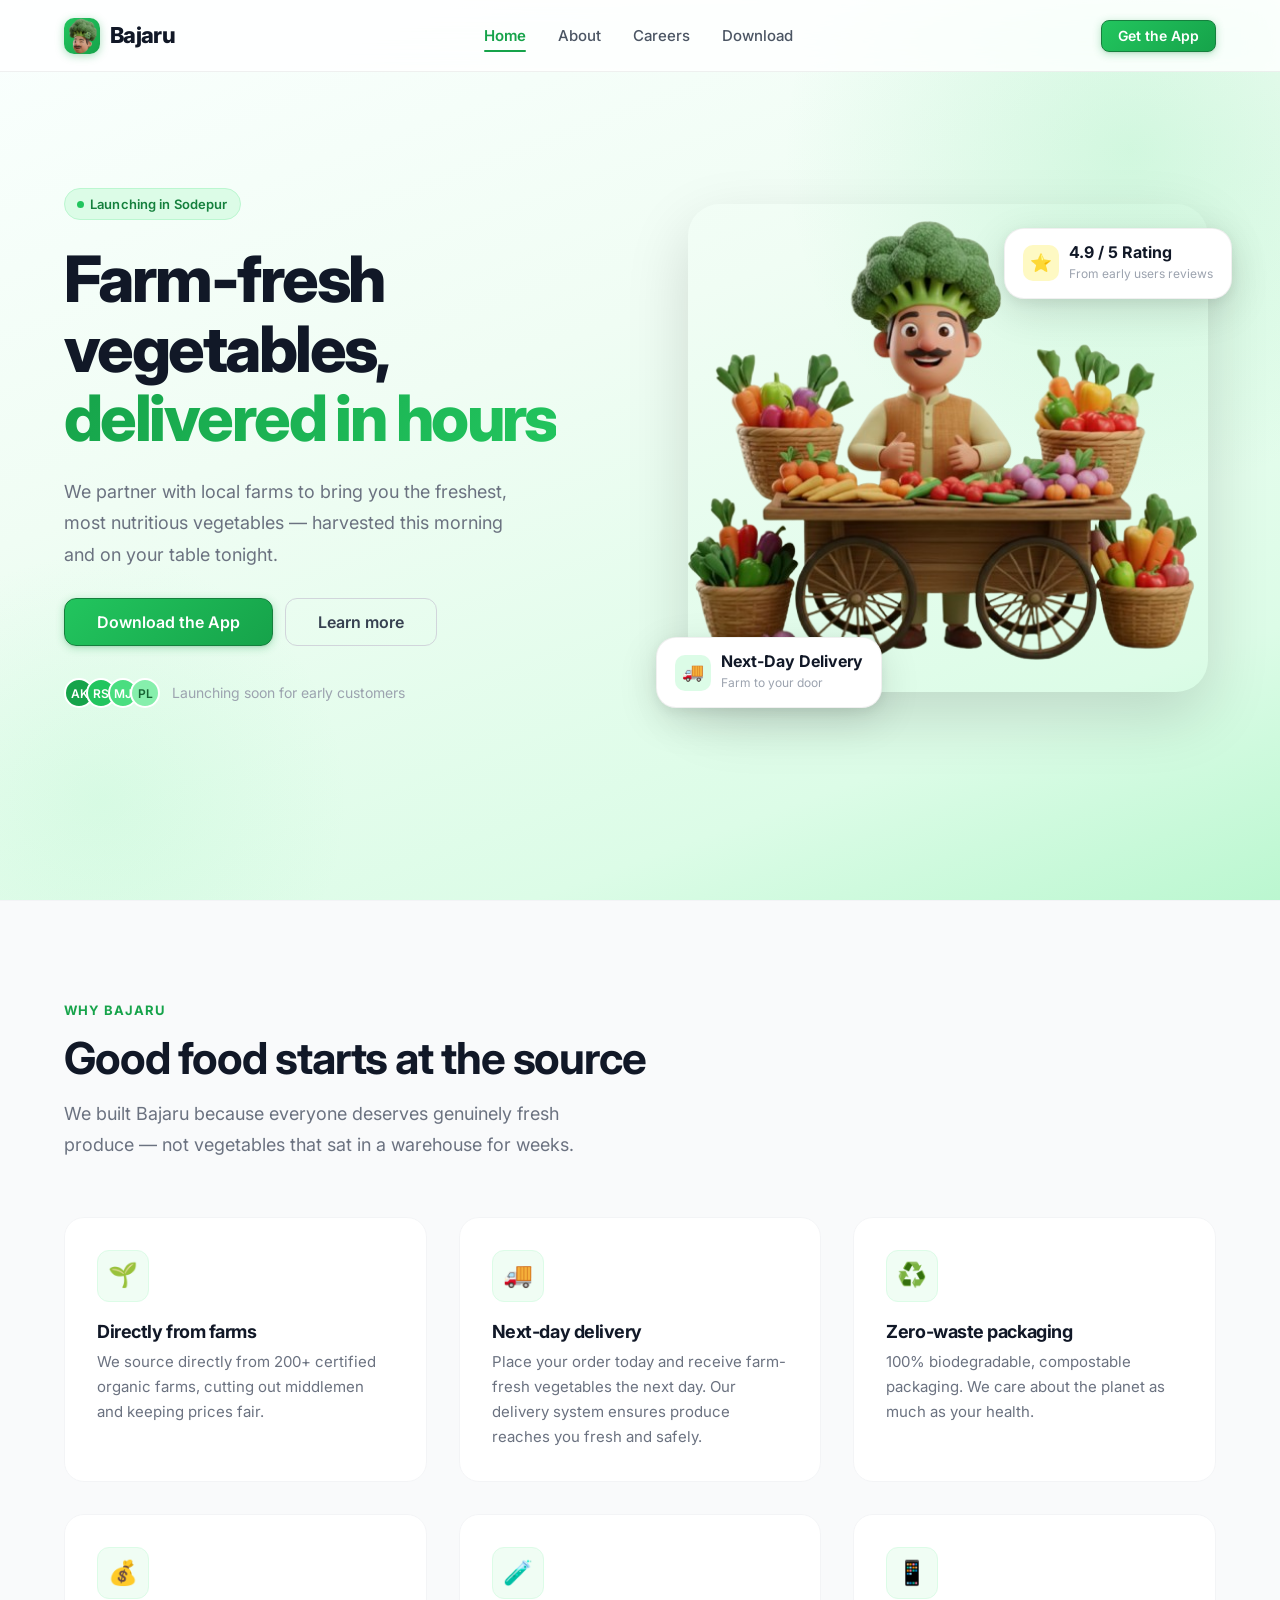
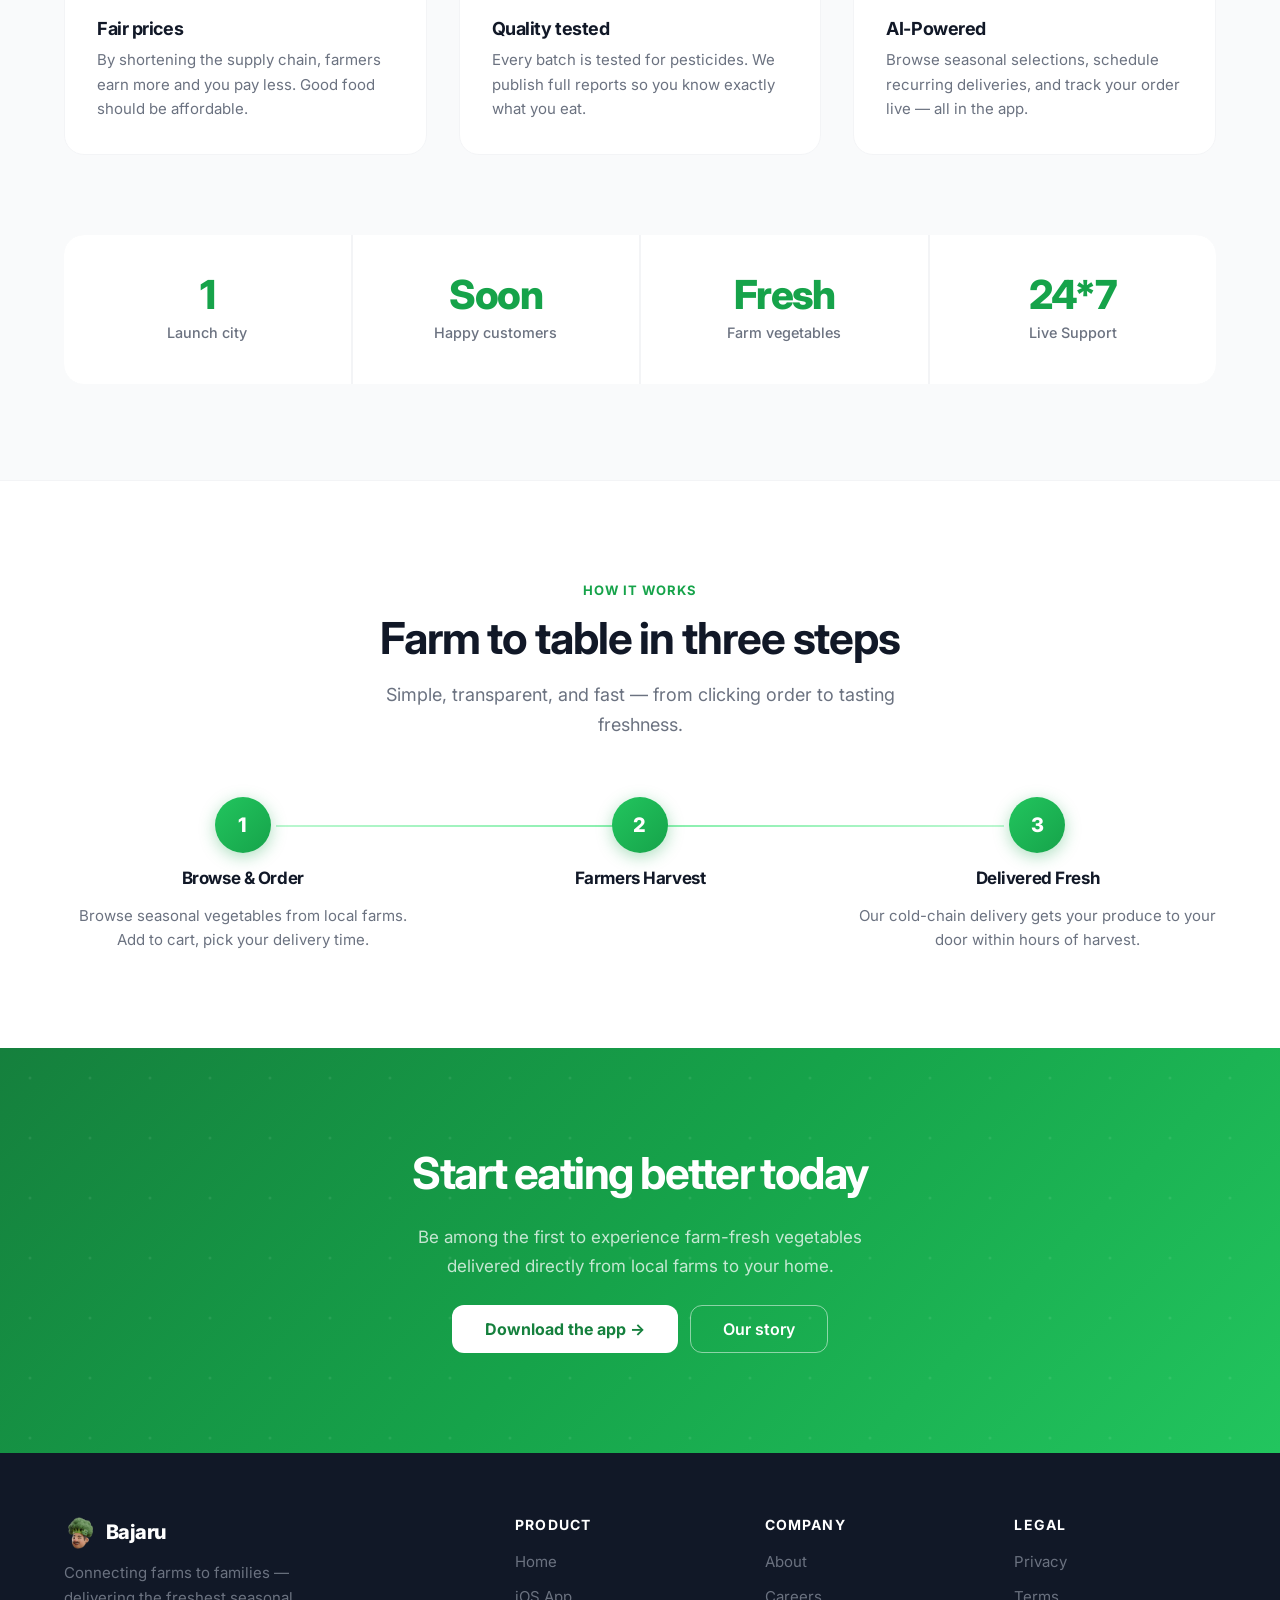
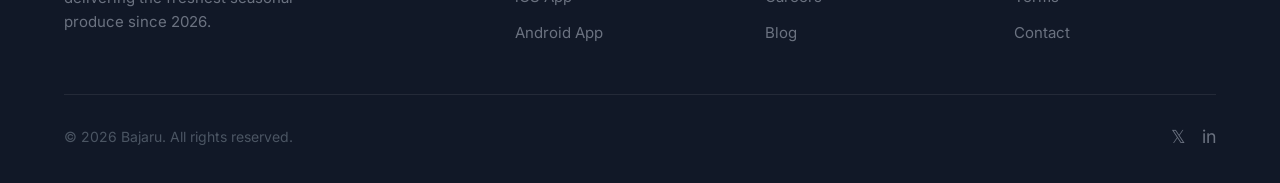
==== index.html @ f76b453e "Required changes for icon." ====
<!DOCTYPE html>
<html lang="en">
<head>
  <meta charset="UTF-8" />
  <meta name="viewport" content="width=device-width, initial-scale=1.0" />
  <title>Bajaru — Farm Fresh Vegetables, Delivered</title>
  <meta name="description" content="Bajaru connects you directly with local farms. Get the freshest seasonal vegetables delivered to your door within 24 hours of harvest." />
  <meta property="og:title" content="Bajaru — Farm Fresh Vegetables, Delivered" />
  <meta property="og:description" content="Get the freshest seasonal vegetables delivered from farm to door in 24 hours." />
  <link rel="icon" type="image/png" href="./images/favicon.ico"/>
  <link rel="stylesheet" href="./styles.css" />
</head>
<body>

  <!-- ── NAVBAR ── -->
  <nav class="navbar" id="navbar">
    <div class="nav-inner">
        <a href="./index.html" class="nav-logo">
        <div class="nav-logo-icon">
        <img src="./images/app-icon.png" alt="Bajaru Logo">
        </div>
        Bajaru
        </a>
      <ul class="nav-links">
        <li><a href="./index.html" class="active">Home</a></li>
        <li><a href="./about.html">About</a></li>
        <li><a href="./careers.html">Careers</a></li>
        <li><a href="./download.html">Download</a></li>
      </ul>
      <div class="nav-cta">
        <a href="./download.html" class="btn btn-primary btn-sm">Get the App</a>
      </div>
      <button class="nav-hamburger" id="hamburger" aria-label="Toggle menu">
        <span></span><span></span><span></span>
      </button>
    </div>
  </nav>

  <!-- Mobile menu -->
  <div class="nav-mobile" id="mobileMenu">
    <a href="./index.html" class="active">Home</a>
    <a href="./about.html">About</a>
    <a href="./careers.html">Careers</a>
    <a href="./download.html">Download</a>
    <a href="./download.html" class="btn btn-primary">Get the App</a>
  </div>

  <!-- ── HERO ── -->
  <section class="hero page-top">
    <div class="hero-inner">
      <div class="hero-text">
        <div>
          <span class="badge badge-green badge-pulse">Launching in Sodepur</span>
        </div>
        <h1>
          Farm-fresh vegetables,<br>
          <span>delivered in hours</span>
        </h1>
        <p class="lead">
          We partner with local farms to bring you the freshest, most nutritious vegetables — harvested this morning and on your table tonight.
        </p>
        <div class="hero-actions">
          <a href="./download.html" class="btn btn-primary btn-lg">Download the App</a>
          <a href="./about.html" class="btn btn-outline btn-lg">Learn more</a>
        </div>
        <div class="hero-trust">
            <div class="hero-trust-avatars">
                <span>AK</span><span>RS</span><span>MJ</span><span>PL</span>
            </div>
            <span>Launching soon for early customers</span>
            </div>
      </div>

      <div class="hero-visual">
        <div class="hero-image-wrap float-anim">
          <img
            src="./images/logo.png"
            alt="Fresh vegetables at a local farm market"
            loading="eager"
          />
          <div class="hero-card hero-card-1">
            <div class="hero-card-icon" style="background:#dcfce7;">🚚</div>
            <div>
              <strong>Next-Day Delivery</strong>
              <small>Farm to your door</small>
            </div>
          </div>
          <div class="hero-card hero-card-2">
            <div class="hero-card-icon" style="background:#fef9c3;">⭐</div>
            <div>
              <strong>4.9 / 5 Rating</strong>
              <small>From early users reviews</small>
            </div>
          </div>
        </div>
      </div>
    </div>
  </section>

  <!-- ── FEATURES ── -->
  <section class="features-bg">
    <div class="container">
      <div class="reveal">
        <span class="section-label">Why Bajaru</span>
        <h2 class="section-title">Good food starts at the source</h2>
        <p class="section-subtitle">
          We built Bajaru because everyone deserves genuinely fresh produce — not vegetables that sat in a warehouse for weeks.
        </p>
      </div>

      <div class="features-grid">
        <div class="feature-card reveal reveal-delay-1">
          <div class="feature-icon">🌱</div>
          <h3>Directly from farms</h3>
          <p>We source directly from 200+ certified organic farms, cutting out middlemen and keeping prices fair.</p>
        </div>
        <div class="feature-card reveal reveal-delay-2">
        <div class="feature-icon">🚚</div>
        <h3>Next-day delivery</h3>
        <p>Place your order today and receive farm-fresh vegetables the next day. Our delivery system ensures produce reaches you fresh and safely.</p>
        </div>
        <div class="feature-card reveal reveal-delay-3">
          <div class="feature-icon">♻️</div>
          <h3>Zero-waste packaging</h3>
          <p>100% biodegradable, compostable packaging. We care about the planet as much as your health.</p>
        </div>
        <div class="feature-card reveal reveal-delay-1">
          <div class="feature-icon">💰</div>
          <h3>Fair prices</h3>
          <p>By shortening the supply chain, farmers earn more and you pay less. Good food should be affordable.</p>
        </div>
        <div class="feature-card reveal reveal-delay-2">
          <div class="feature-icon">🧪</div>
          <h3>Quality tested</h3>
          <p>Every batch is tested for pesticides. We publish full reports so you know exactly what you eat.</p>
        </div>
        <div class="feature-card reveal reveal-delay-3">
          <div class="feature-icon">📱</div>
          <h3>AI-Powered</h3>
          <p>Browse seasonal selections, schedule recurring deliveries, and track your order live — all in the app.</p>
        </div>
      </div>

            <div class="stats-row reveal">
        <div class="stat-item">
            <div class="stat-number">1</div>
            <div class="stat-label">Launch city</div>
        </div>
        <div class="stat-item">
            <div class="stat-number">Soon</div>
            <div class="stat-label">Happy customers</div>
        </div>
        <div class="stat-item">
            <div class="stat-number">Fresh</div>
            <div class="stat-label">Farm vegetables</div>
        </div>
        <div class="stat-item">
            <div class="stat-number">24*7</div>
            <div class="stat-label">Live Support</div>
        </div>
        </div>
  </section>

  <!-- ── HOW IT WORKS ── -->
  <section>
    <div class="container">
      <div class="reveal" style="text-align:center; max-width:600px; margin:0 auto 56px;">
        <span class="section-label">How it works</span>
        <h2 class="section-title">Farm to table in three steps</h2>
        <p class="section-subtitle" style="margin:0 auto;">
          Simple, transparent, and fast — from clicking order to tasting freshness.
        </p>
      </div>

      <div class="steps-grid">
        <div class="step-item reveal reveal-delay-1">
          <div class="step-number">1</div>
          <h3>Browse &amp; Order</h3>
          <p>Browse seasonal vegetables from local farms. Add to cart, pick your delivery time.</p>
        </div>
        <div class="step-item reveal reveal-delay-2">
          <div class="step-number">2</div>
          <h3>Farmers Harvest</h3>
          <p></p>
        </div>
        <div class="step-item reveal reveal-delay-3">
          <div class="step-number">3</div>
          <h3>Delivered Fresh</h3>
          <p>Our cold-chain delivery gets your produce to your door within hours of harvest.</p>
        </div>
      </div>
    </div>
  </section>

  <!-- ── CTA BAND ── -->
  <section class="cta-band">
    <div class="container">
      <div class="cta-band-inner reveal">
        <h2>Start eating better today</h2>
        <p>Be among the first to experience farm-fresh vegetables delivered directly from local farms to your home.</p>
        <div style="display:flex; gap:12px; flex-wrap:wrap; justify-content:center;">
          <a href="./download.html" class="btn btn-white btn-lg">Download the app →</a>
          <a href="./about.html" class="btn btn-white-outline btn-lg">Our story</a>
        </div>
      </div>
    </div>
  </section>

  <!-- ── FOOTER ── -->
  <footer>
    <div class="container">
      <div class="footer-grid">
        <div class="footer-brand">
          <h3 class="footer-logo">
            <img src="./images/app-icon.png" alt="Bajaru Logo"> 
            Bajaru
          </h3>
          <p>Connecting farms to families — delivering the freshest seasonal produce since 2026.</p>
        </div>
        <div class="footer-col">
          <h4>Product</h4>
          <ul>
            <li><a href="./index.html">Home</a></li>
            <li><a href="./download.html">iOS App</a></li>
            <li><a href="./download.html">Android App</a></li>
          </ul>
        </div>
        <div class="footer-col">
          <h4>Company</h4>
          <ul>
            <li><a href="./about.html">About</a></li>
            <li><a href="./careers.html">Careers</a></li>
            <li><a href="#">Blog</a></li>
          </ul>
        </div>
        <div class="footer-col">
          <h4>Legal</h4>
          <ul>
            <li><a href="#">Privacy</a></li>
            <li><a href="#">Terms</a></li>
            <li><a href="#">Contact</a></li>
          </ul>
        </div>
      </div>
      <div class="footer-bottom">
        <span>© 2026 Bajaru. All rights reserved.</span>
        <div class="footer-social">
          <a href="#" aria-label="Twitter">𝕏</a>
          <a href="#" aria-label="LinkedIn">in</a>
        </div>
      </div>
    </div>
  </footer>

  <script>
    const navbar = document.getElementById('navbar');
    window.addEventListener('scroll', () => {
      navbar.classList.toggle('scrolled', window.scrollY > 20);
    }, { passive: true });

    const hamburger = document.getElementById('hamburger');
    const mobileMenu = document.getElementById('mobileMenu');
    hamburger.addEventListener('click', () => {
      const open = mobileMenu.classList.toggle('open');
      hamburger.classList.toggle('open', open);
    });

    const reveals = document.querySelectorAll('.reveal');
    const io = new IntersectionObserver(entries => {
      entries.forEach(e => {
        if (e.isIntersecting) { e.target.classList.add('visible'); io.unobserve(e.target); }
      });
    }, { threshold: 0.1, rootMargin: '0px 0px -40px 0px' });
    reveals.forEach(el => io.observe(el));
  </script>
</body>
</html>
---- styles.css ----
/* ============================================
   BAJARU — Global Styles
   Modern startup landing page
   ============================================ */

@import url('https://fonts.googleapis.com/css2?family=Inter:wght@300;400;500;600;700;800;900&display=swap');

/* ── Reset & Base ── */
*, *::before, *::after {
  box-sizing: border-box;
  margin: 0;
  padding: 0;
}

:root {
  --green-50:  #f0fdf4;
  --green-100: #dcfce7;
  --green-200: #bbf7d0;
  --green-300: #86efac;
  --green-400: #4ade80;
  --green-500: #22c55e;
  --green-600: #16a34a;
  --green-700: #15803d;
  --green-800: #166534;
  --green-900: #14532d;

  --gray-50:  #f9fafb;
  --gray-100: #f3f4f6;
  --gray-200: #e5e7eb;
  --gray-300: #d1d5db;
  --gray-400: #9ca3af;
  --gray-500: #6b7280;
  --gray-600: #4b5563;
  --gray-700: #374151;
  --gray-800: #1f2937;
  --gray-900: #111827;

  --white: #ffffff;
  --black: #0a0a0a;

  --primary: #16a34a;
  --primary-light: #22c55e;
  --primary-dark: #15803d;
  --primary-bg: #f0fdf4;

  --font: 'Inter', -apple-system, BlinkMacSystemFont, 'Segoe UI', sans-serif;

  --nav-h: 72px;
  --radius-sm: 8px;
  --radius-md: 12px;
  --radius-lg: 20px;
  --radius-xl: 32px;

  --shadow-sm: 0 1px 3px rgba(0,0,0,0.08), 0 1px 2px rgba(0,0,0,0.06);
  --shadow-md: 0 4px 16px rgba(0,0,0,0.10), 0 2px 6px rgba(0,0,0,0.06);
  --shadow-lg: 0 12px 40px rgba(0,0,0,0.12), 0 4px 12px rgba(0,0,0,0.06);
  --shadow-xl: 0 24px 64px rgba(0,0,0,0.14);

  --transition: 0.25s cubic-bezier(0.4, 0, 0.2, 1);
}

html {
  scroll-behavior: smooth;
}

body {
  font-family: var(--font);
  font-size: 16px;
  line-height: 1.6;
  color: var(--gray-800);
  background: var(--white);
  -webkit-font-smoothing: antialiased;
  -moz-osx-font-smoothing: grayscale;
  overflow-x: hidden;
}

/* ── Page fade-in ── */
@keyframes pageFadeIn {
  from { opacity: 0; transform: translateY(16px); }
  to   { opacity: 1; transform: translateY(0); }
}

body {
  animation: pageFadeIn 0.6s ease-out both;
}

/* ── Typography ── */
h1, h2, h3, h4, h5, h6 {
  line-height: 1.15;
  letter-spacing: -0.025em;
  font-weight: 700;
  color: var(--gray-900);
}

h1 { font-size: clamp(2.4rem, 5vw, 4rem); font-weight: 800; }
h2 { font-size: clamp(1.8rem, 3.5vw, 2.75rem); font-weight: 700; }
h3 { font-size: clamp(1.3rem, 2.5vw, 1.75rem); font-weight: 600; }
h4 { font-size: 1.125rem; font-weight: 600; }

p { color: var(--gray-600); }

a { text-decoration: none; color: inherit; }

img { max-width: 100%; display: block; }

/* ── Utility ── */
.container {
  max-width: 1200px;
  margin: 0 auto;
  padding: 0 24px;
}

.sr-only {
  position: absolute;
  width: 1px; height: 1px;
  overflow: hidden;
  clip: rect(0,0,0,0);
  white-space: nowrap;
}

/* ============================================
   NAVBAR
   ============================================ */
.navbar {
  position: fixed;
  top: 0; left: 0; right: 0;
  z-index: 100;
  height: var(--nav-h);
  background: rgba(255,255,255,0.85);
  backdrop-filter: blur(16px) saturate(180%);
  -webkit-backdrop-filter: blur(16px) saturate(180%);
  border-bottom: 1px solid rgba(0,0,0,0.06);
  transition: background var(--transition), box-shadow var(--transition);
}

.navbar.scrolled {
  background: rgba(255,255,255,0.97);
  box-shadow: var(--shadow-sm);
}

.nav-inner {
  display: flex;
  align-items: center;
  justify-content: space-between;
  height: 100%;
  max-width: 1200px;
  margin: 0 auto;
  padding: 0 24px;
}

.nav-logo {
  display: flex;
  align-items: center;
  gap: 10px;
  font-size: 1.375rem;
  font-weight: 800;
  color: var(--gray-900);
  letter-spacing: -0.03em;
}

.nav-logo-icon {
  width: 36px; height: 36px;
  background: linear-gradient(135deg, var(--primary-light) 0%, var(--primary) 100%);
  border-radius: 10px;
  display: flex;
  align-items: center;
  justify-content: center;
  font-size: 1.1rem;
  box-shadow: 0 2px 8px rgba(22,163,74,0.35);
}

.nav-links {
  display: flex;
  align-items: center;
  gap: 4px;
  list-style: none;
}

.nav-links a {
  position: relative;
  display: block;
  padding: 6px 14px;
  font-size: 0.9375rem;
  font-weight: 500;
  color: var(--gray-600);
  border-radius: var(--radius-sm);
  transition: color var(--transition);
}

.nav-links a::after {
  content: '';
  position: absolute;
  left: 14px; right: 14px;
  bottom: 2px;
  height: 2px;
  background: var(--primary);
  border-radius: 2px;
  transform: scaleX(0);
  transform-origin: center;
  transition: transform 0.3s cubic-bezier(0.4, 0, 0.2, 1);
}

.nav-links a:hover {
  color: var(--gray-900);
}

.nav-links a:hover::after,
.nav-links a.active::after {
  transform: scaleX(1);
}

.nav-links a.active {
  color: var(--primary);
  font-weight: 600;
}

.nav-cta {
  display: flex;
  align-items: center;
  gap: 12px;
}

/* Hamburger */
.nav-hamburger {
  display: none;
  flex-direction: column;
  justify-content: center;
  gap: 5px;
  width: 36px; height: 36px;
  border: none;
  background: none;
  cursor: pointer;
  padding: 4px;
  border-radius: var(--radius-sm);
}

.nav-hamburger span {
  display: block;
  width: 22px; height: 2px;
  background: var(--gray-700);
  border-radius: 2px;
  transition: all 0.3s ease;
}

.nav-hamburger.open span:nth-child(1) { transform: translateY(7px) rotate(45deg); }
.nav-hamburger.open span:nth-child(2) { opacity: 0; }
.nav-hamburger.open span:nth-child(3) { transform: translateY(-7px) rotate(-45deg); }

/* Mobile menu */
.nav-mobile {
  display: none;
  position: fixed;
  top: var(--nav-h);
  left: 0; right: 0;
  background: var(--white);
  border-bottom: 1px solid var(--gray-200);
  padding: 12px 24px 20px;
  z-index: 99;
  flex-direction: column;
  gap: 4px;
  box-shadow: var(--shadow-md);
}

.nav-mobile.open {
  display: flex;
}

.nav-mobile a {
  display: block;
  padding: 10px 14px;
  font-size: 1rem;
  font-weight: 500;
  color: var(--gray-700);
  border-radius: var(--radius-sm);
  transition: background var(--transition), color var(--transition);
}

.nav-mobile a:hover {
  background: var(--green-50);
  color: var(--primary);
}

.nav-mobile a.active {
  background: var(--green-50);
  color: var(--primary);
  font-weight: 600;
}

.nav-mobile .btn-primary {
  margin-top: 8px;
  text-align: center;
}

/* ============================================
   BUTTONS
   ============================================ */
.btn {
  display: inline-flex;
  align-items: center;
  justify-content: center;
  gap: 8px;
  padding: 12px 24px;
  font-family: var(--font);
  font-size: 0.9375rem;
  font-weight: 600;
  border-radius: var(--radius-md);
  border: 1.5px solid transparent;
  cursor: pointer;
  transition: all 0.25s cubic-bezier(0.4, 0, 0.2, 1);
  line-height: 1;
  white-space: nowrap;
}

.btn-primary {
  background: linear-gradient(135deg, var(--primary-light) 0%, var(--primary) 100%);
  color: var(--white);
  border-color: var(--primary-dark);
  box-shadow: 0 2px 8px rgba(22,163,74,0.30), 0 1px 2px rgba(0,0,0,0.08);
}

.btn-primary:hover {
  transform: translateY(-2px);
  box-shadow: 0 8px 24px rgba(22,163,74,0.40), 0 2px 6px rgba(0,0,0,0.08);
  background: linear-gradient(135deg, #4ade80 0%, var(--primary-light) 100%);
}

.btn-primary:active {
  transform: translateY(0);
  box-shadow: 0 2px 8px rgba(22,163,74,0.30);
}

.btn-outline {
  background: transparent;
  color: var(--gray-700);
  border-color: var(--gray-300);
}

.btn-outline:hover {
  background: var(--gray-50);
  border-color: var(--gray-400);
  color: var(--gray-900);
  transform: translateY(-1px);
  box-shadow: var(--shadow-sm);
}

.btn-outline-green {
  background: transparent;
  color: var(--primary);
  border-color: var(--green-300);
}

.btn-outline-green:hover {
  background: var(--green-50);
  border-color: var(--primary);
  transform: translateY(-1px);
  box-shadow: 0 4px 12px rgba(22,163,74,0.15);
}

.btn-lg {
  padding: 15px 32px;
  font-size: 1rem;
  border-radius: var(--radius-md);
}

.btn-sm {
  padding: 8px 16px;
  font-size: 0.875rem;
  border-radius: var(--radius-sm);
}

/* ============================================
   BADGE / PILL
   ============================================ */
.badge {
  display: inline-flex;
  align-items: center;
  gap: 6px;
  padding: 5px 12px;
  border-radius: 999px;
  font-size: 0.8125rem;
  font-weight: 600;
  letter-spacing: 0.01em;
}

.badge-green {
  background: var(--green-100);
  color: var(--green-700);
  border: 1px solid var(--green-200);
}

.badge-pulse::before {
  content: '';
  width: 7px; height: 7px;
  border-radius: 50%;
  background: var(--green-500);
  animation: pulse 2s infinite;
}

@keyframes pulse {
  0%, 100% { opacity: 1; transform: scale(1); }
  50% { opacity: 0.6; transform: scale(1.2); }
}

/* ============================================
   SECTIONS — Shared layout patterns
   ============================================ */
.page-top {
  padding-top: var(--nav-h);
}

section {
  padding: 96px 0;
}

.section-label {
  display: inline-block;
  font-size: 0.8125rem;
  font-weight: 700;
  letter-spacing: 0.08em;
  text-transform: uppercase;
  color: var(--primary);
  margin-bottom: 12px;
}

.section-title {
  margin-bottom: 16px;
}

.section-subtitle {
  font-size: 1.125rem;
  max-width: 560px;
  color: var(--gray-500);
  line-height: 1.7;
}

/* Two-column hero layout (used in about/careers/download) */
.hero-split {
  display: grid;
  grid-template-columns: 1fr 1fr;
  gap: 80px;
  align-items: center;
  min-height: calc(100vh - var(--nav-h));
  padding: 80px 0 60px;
}

.hero-split-text {
  display: flex;
  flex-direction: column;
  gap: 24px;
}

.hero-split-text h1 {
  line-height: 1.1;
}

.hero-split-text .desc {
  font-size: 1.125rem;
  line-height: 1.75;
  color: var(--gray-500);
  max-width: 480px;
}

.hero-split-actions {
  display: flex;
  gap: 12px;
  flex-wrap: wrap;
  margin-top: 8px;
}

.hero-split-visual {
  position: relative;
  display: flex;
  align-items: center;
  justify-content: center;
}

/* Floating image animation */
@keyframes floatY {
  0%, 100% { transform: translateY(0px); }
  50%       { transform: translateY(-16px); }
}

.float-anim {
  animation: floatY 5s ease-in-out infinite;
}

/* ============================================
   HOME — HERO
   ============================================ */
.hero {
  position: relative;
  min-height: 100vh;
  display: flex;
  align-items: center;
  overflow: hidden;
  background: linear-gradient(
    160deg,
    #fafffe 0%,
    #f0fdf4 40%,
    #dcfce7 80%,
    #bbf7d0 100%
  );
}

.hero::before {
  content: '';
  position: absolute;
  top: -200px; right: -200px;
  width: 700px; height: 700px;
  background: radial-gradient(circle, rgba(74,222,128,0.18) 0%, transparent 70%);
  pointer-events: none;
}

.hero::after {
  content: '';
  position: absolute;
  bottom: -150px; left: -150px;
  width: 500px; height: 500px;
  background: radial-gradient(circle, rgba(134,239,172,0.15) 0%, transparent 70%);
  pointer-events: none;
}

.hero-inner {
  display: grid;
  grid-template-columns: 1fr 1fr;
  gap: 80px;
  align-items: center;
  width: 100%;
  max-width: 1200px;
  margin: 0 auto;
  padding: 100px 24px 80px;
  position: relative;
  z-index: 1;
}

.hero-text {
  display: flex;
  flex-direction: column;
  gap: 24px;
}

.hero-text h1 {
  font-size: clamp(2.5rem, 5vw, 4rem);
  font-weight: 800;
  color: var(--gray-900);
  line-height: 1.08;
  letter-spacing: -0.04em;
}

.hero-text h1 span {
  background: linear-gradient(135deg, var(--primary) 0%, var(--primary-light) 100%);
  -webkit-background-clip: text;
  -webkit-text-fill-color: transparent;
  background-clip: text;
}

.hero-text .lead {
  font-size: 1.125rem;
  color: var(--gray-500);
  line-height: 1.75;
  max-width: 460px;
}

.hero-actions {
  display: flex;
  gap: 12px;
  flex-wrap: wrap;
  margin-top: 4px;
}

.hero-trust {
  display: flex;
  align-items: center;
  gap: 12px;
  margin-top: 8px;
  color: var(--gray-400);
  font-size: 0.875rem;
}

.hero-trust-avatars {
  display: flex;
}

.hero-trust-avatars span {
  display: inline-flex;
  align-items: center;
  justify-content: center;
  width: 30px; height: 30px;
  border-radius: 50%;
  border: 2px solid var(--white);
  font-size: 0.75rem;
  font-weight: 600;
  color: var(--white);
  margin-left: -8px;
}

.hero-trust-avatars span:first-child { margin-left: 0; background: #16a34a; }
.hero-trust-avatars span:nth-child(2) { background: #22c55e; }
.hero-trust-avatars span:nth-child(3) { background: #4ade80; }
.hero-trust-avatars span:nth-child(4) { background: #86efac; color: #166534; }

.hero-visual {
  position: relative;
  display: flex;
  align-items: center;
  justify-content: center;
}

.hero-image-wrap {
  position: relative;
  width: 100%;
  max-width: 520px;
}

.hero-image-wrap img {
  width: 100%;
  border-radius: var(--radius-xl);
  box-shadow: var(--shadow-xl);
}

/* Stats floating card */
.hero-card {
  position: absolute;
  background: var(--white);
  border-radius: var(--radius-lg);
  padding: 14px 18px;
  box-shadow: var(--shadow-lg);
  display: flex;
  align-items: center;
  gap: 10px;
  font-size: 0.875rem;
  border: 1px solid rgba(0,0,0,0.06);
}

.hero-card-icon {
  width: 36px; height: 36px;
  border-radius: 10px;
  display: flex;
  align-items: center;
  justify-content: center;
  font-size: 1.1rem;
  flex-shrink: 0;
}

.hero-card strong {
  display: block;
  font-size: 1rem;
  font-weight: 700;
  color: var(--gray-900);
  line-height: 1.2;
}

.hero-card small {
  color: var(--gray-400);
  font-size: 0.75rem;
}

.hero-card-1 {
  bottom: -16px;
  left: -32px;
  animation: floatY 6s ease-in-out infinite;
}

.hero-card-2 {
  top: 24px;
  right: -24px;
  animation: floatY 7s ease-in-out infinite reverse;
}

/* ============================================
   HOME — FEATURES / STATS
   ============================================ */
.features-bg {
  background: var(--gray-50);
  border-top: 1px solid var(--gray-100);
  border-bottom: 1px solid var(--gray-100);
}

.features-grid {
  display: grid;
  grid-template-columns: repeat(3, 1fr);
  gap: 32px;
  margin-top: 56px;
}

.feature-card {
  background: var(--white);
  border-radius: var(--radius-lg);
  padding: 32px;
  border: 1px solid var(--gray-100);
  transition: transform var(--transition), box-shadow var(--transition), border-color var(--transition);
}

.feature-card:hover {
  transform: translateY(-4px);
  box-shadow: var(--shadow-md);
  border-color: var(--green-200);
}

.feature-icon {
  width: 52px; height: 52px;
  border-radius: var(--radius-md);
  background: var(--green-50);
  display: flex;
  align-items: center;
  justify-content: center;
  font-size: 1.5rem;
  margin-bottom: 20px;
  border: 1px solid var(--green-100);
}

.feature-card h3 {
  font-size: 1.125rem;
  font-weight: 700;
  color: var(--gray-900);
  margin-bottom: 8px;
}

.feature-card p {
  font-size: 0.9375rem;
  color: var(--gray-500);
  line-height: 1.65;
}

/* Stats row */
.stats-row {
  display: grid;
  grid-template-columns: repeat(4, 1fr);
  gap: 2px;
  background: var(--gray-100);
  border-radius: var(--radius-lg);
  overflow: hidden;
  margin-top: 80px;
}

.stat-item {
  background: var(--white);
  padding: 40px 32px;
  text-align: center;
}

.stat-number {
  font-size: 2.5rem;
  font-weight: 800;
  color: var(--primary);
  letter-spacing: -0.04em;
  line-height: 1;
  margin-bottom: 6px;
}

.stat-label {
  font-size: 0.9rem;
  color: var(--gray-500);
  font-weight: 500;
}

/* ============================================
   HOME — HOW IT WORKS
   ============================================ */
.steps-grid {
  display: grid;
  grid-template-columns: repeat(3, 1fr);
  gap: 40px;
  margin-top: 56px;
  position: relative;
}

.steps-grid::before {
  content: '';
  position: absolute;
  top: 28px;
  left: calc(16.66% + 20px);
  right: calc(16.66% + 20px);
  height: 2px;
  background: linear-gradient(90deg, var(--green-200), var(--green-300), var(--green-200));
}

.step-item {
  display: flex;
  flex-direction: column;
  align-items: center;
  text-align: center;
  gap: 16px;
}

.step-number {
  width: 56px; height: 56px;
  border-radius: 50%;
  background: linear-gradient(135deg, var(--primary-light), var(--primary));
  color: var(--white);
  font-size: 1.25rem;
  font-weight: 800;
  display: flex;
  align-items: center;
  justify-content: center;
  box-shadow: 0 4px 16px rgba(22,163,74,0.35);
  position: relative;
  z-index: 1;
}

.step-item h3 {
  font-size: 1.0625rem;
  font-weight: 700;
  color: var(--gray-900);
}

.step-item p {
  font-size: 0.9375rem;
  color: var(--gray-500);
  line-height: 1.6;
}

/* ============================================
   HOME — CTA BAND
   ============================================ */
.cta-band {
  background: linear-gradient(135deg, var(--primary-dark) 0%, var(--primary) 50%, var(--primary-light) 100%);
  position: relative;
  overflow: hidden;
  padding: 100px 0;
}

.cta-band::before {
  content: '';
  position: absolute;
  inset: 0;
  background: url("data:image/svg+xml,%3Csvg width='60' height='60' viewBox='0 0 60 60' fill='none' xmlns='http://www.w3.org/2000/svg'%3E%3Ccircle cx='30' cy='30' r='1.5' fill='rgba(255,255,255,0.08)'/%3E%3C/svg%3E") repeat;
  pointer-events: none;
}

.cta-band-inner {
  position: relative;
  z-index: 1;
  text-align: center;
  display: flex;
  flex-direction: column;
  align-items: center;
  gap: 24px;
}

.cta-band-inner h2 {
  color: var(--white);
  font-size: clamp(1.8rem, 3.5vw, 2.75rem);
  letter-spacing: -0.035em;
  max-width: 600px;
}

.cta-band-inner p {
  color: rgba(255,255,255,0.75);
  font-size: 1.0625rem;
  max-width: 480px;
  line-height: 1.7;
}

.btn-white {
  background: var(--white);
  color: var(--primary-dark);
  border-color: transparent;
  font-weight: 700;
}

.btn-white:hover {
  background: var(--green-50);
  transform: translateY(-2px);
  box-shadow: 0 8px 24px rgba(0,0,0,0.15);
}

.btn-white-outline {
  background: transparent;
  color: var(--white);
  border: 1.5px solid rgba(255,255,255,0.5);
}

.btn-white-outline:hover {
  background: rgba(255,255,255,0.12);
  border-color: rgba(255,255,255,0.75);
  transform: translateY(-1px);
}

/* ============================================
   FOOTER
   ============================================ */
footer {
  background: var(--gray-900);
  color: var(--gray-400);
  padding: 64px 0 32px;
}

.footer-grid {
  display: grid;
  grid-template-columns: 2fr 1fr 1fr 1fr;
  gap: 48px;
  padding-bottom: 48px;
  border-bottom: 1px solid rgba(255,255,255,0.08);
}

.footer-brand h3 {
  font-size: 1.25rem;
  font-weight: 800;
  color: var(--white);
  margin-bottom: 12px;
  letter-spacing: -0.03em;
}

.footer-brand p {
  color: var(--gray-500);
  font-size: 0.9375rem;
  line-height: 1.65;
  max-width: 240px;
}

.footer-col h4 {
  font-size: 0.875rem;
  font-weight: 700;
  color: var(--white);
  text-transform: uppercase;
  letter-spacing: 0.08em;
  margin-bottom: 16px;
}

.footer-col ul {
  list-style: none;
  display: flex;
  flex-direction: column;
  gap: 10px;
}

.footer-col ul a {
  font-size: 0.9375rem;
  color: var(--gray-500);
  transition: color var(--transition);
}

.footer-col ul a:hover {
  color: var(--green-400);
}

.footer-bottom {
  display: flex;
  align-items: center;
  justify-content: space-between;
  padding-top: 28px;
  font-size: 0.875rem;
  color: var(--gray-600);
}

.footer-social {
  display: flex;
  gap: 16px;
}

.footer-social a {
  color: var(--gray-500);
  font-size: 1.125rem;
  transition: color var(--transition);
}

.footer-social a:hover {
  color: var(--green-400);
}

.footer-logo{
  display:flex;
  align-items:center;
  gap:10px;
}

.footer-logo img{
  height:32px;
  width:auto;
}

/* ============================================
   ABOUT PAGE
   ============================================ */
.about-hero {
  padding-top: var(--nav-h);
  background: linear-gradient(160deg, #fafffe 0%, #f0fdf4 60%, #dcfce7 100%);
  overflow: hidden;
  position: relative;
}

.about-hero::before {
  content: '';
  position: absolute;
  top: -100px; right: -100px;
  width: 600px; height: 600px;
  background: radial-gradient(circle, rgba(74,222,128,0.15) 0%, transparent 70%);
  pointer-events: none;
}

.values-section {
  background: var(--gray-50);
}

.values-grid {
  display: grid;
  grid-template-columns: repeat(2, 1fr);
  gap: 24px;
  margin-top: 56px;
}

.value-card {
  background: var(--white);
  border: 1px solid var(--gray-100);
  border-radius: var(--radius-lg);
  padding: 32px;
  display: flex;
  gap: 20px;
  align-items: flex-start;
  transition: transform var(--transition), box-shadow var(--transition);
}

.value-card:hover {
  transform: translateY(-3px);
  box-shadow: var(--shadow-md);
}

.value-card-icon {
  width: 48px; height: 48px;
  flex-shrink: 0;
  border-radius: var(--radius-md);
  background: var(--green-50);
  border: 1px solid var(--green-100);
  display: flex;
  align-items: center;
  justify-content: center;
  font-size: 1.4rem;
}

.value-card h4 {
  font-size: 1.0625rem;
  margin-bottom: 6px;
}

.value-card p {
  font-size: 0.9375rem;
  color: var(--gray-500);
  line-height: 1.65;
}

/* Team section */
.team-grid {
  display: grid;
  grid-template-columns: repeat(3, 1fr);
  gap: 32px;
  margin-top: 56px;
}

.team-card {
  text-align: center;
  border-radius: var(--radius-lg);
  overflow: hidden;
  border: 1px solid var(--gray-100);
  background: var(--white);
  transition: transform var(--transition), box-shadow var(--transition);
}

.team-card:hover {
  transform: translateY(-4px);
  box-shadow: var(--shadow-md);
}

.team-card-img {
  width: 100%;
  aspect-ratio: 4/3;
  background: linear-gradient(135deg, var(--green-100), var(--green-200));
  display: flex;
  align-items: center;
  justify-content: center;
  font-size: 3rem;
}

.team-card-body {
  padding: 20px;
}

.team-card-body h4 {
  font-size: 1.0625rem;
  margin-bottom: 4px;
}

.team-card-body span {
  font-size: 0.875rem;
  color: var(--primary);
  font-weight: 500;
}

/* ============================================
   CAREERS PAGE
   ============================================ */
.careers-hero {
  padding-top: var(--nav-h);
  background: linear-gradient(160deg, #fffbf0 0%, #fefce8 40%, #fef9c3 100%);
  overflow: hidden;
  position: relative;
}

.careers-hero::before {
  content: '';
  position: absolute;
  top: -80px; right: -80px;
  width: 500px; height: 500px;
  background: radial-gradient(circle, rgba(234,179,8,0.12) 0%, transparent 70%);
  pointer-events: none;
}

.badge-yellow {
  background: #fef9c3;
  color: #854d0e;
  border: 1px solid #fde047;
}

.perks-grid {
  display: grid;
  grid-template-columns: repeat(3, 1fr);
  gap: 24px;
  margin-top: 48px;
}

.perk-card {
  background: var(--white);
  border: 1px solid var(--gray-100);
  border-radius: var(--radius-md);
  padding: 24px;
  text-align: center;
  transition: transform var(--transition), box-shadow var(--transition);
}

.perk-card:hover {
  transform: translateY(-3px);
  box-shadow: var(--shadow-sm);
}

.perk-card .icon { font-size: 1.75rem; margin-bottom: 12px; }
.perk-card h4 { font-size: 1rem; margin-bottom: 6px; }
.perk-card p { font-size: 0.875rem; color: var(--gray-500); }

.jobs-section {
  background: var(--gray-50);
}

.jobs-list {
  display: flex;
  flex-direction: column;
  gap: 16px;
  margin-top: 48px;
}

.job-card {
  background: var(--white);
  border: 1px solid var(--gray-100);
  border-radius: var(--radius-lg);
  padding: 28px 32px;
  display: flex;
  align-items: center;
  justify-content: space-between;
  gap: 24px;
  transition: transform var(--transition), box-shadow var(--transition), border-color var(--transition);
}

.job-card:hover {
  transform: translateY(-2px);
  box-shadow: var(--shadow-md);
  border-color: var(--green-200);
}

.job-info h4 {
  font-size: 1.0625rem;
  font-weight: 700;
  color: var(--gray-900);
  margin-bottom: 6px;
}

.job-tags {
  display: flex;
  flex-wrap: wrap;
  gap: 8px;
  margin-top: 8px;
}

.job-tag {
  padding: 3px 10px;
  border-radius: 999px;
  font-size: 0.8125rem;
  font-weight: 500;
  background: var(--gray-100);
  color: var(--gray-600);
}

.job-tag.green {
  background: var(--green-100);
  color: var(--green-700);
}

/* ============================================
   DOWNLOAD PAGE
   ============================================ */
.download-hero {
  padding-top: var(--nav-h);
  background: linear-gradient(160deg, #fafffe 0%, #eff6ff 40%, #dbeafe 80%, #bfdbfe 100%);
  overflow: hidden;
  position: relative;
}

.download-hero::before {
  content: '';
  position: absolute;
  top: -100px; right: -100px;
  width: 600px; height: 600px;
  background: radial-gradient(circle, rgba(59,130,246,0.12) 0%, transparent 70%);
  pointer-events: none;
}

.badge-blue {
  background: #dbeafe;
  color: #1e40af;
  border: 1px solid #93c5fd;
}

/* Download button — special premium style */
.btn-download {
  position: relative;
  display: inline-flex;
  align-items: center;
  gap: 12px;
  padding: 16px 32px;
  background: linear-gradient(135deg, #1d4ed8 0%, #2563eb 50%, #3b82f6 100%);
  color: var(--white);
  border-radius: var(--radius-md);
  font-size: 1.0625rem;
  font-weight: 700;
  border: none;
  cursor: pointer;
  overflow: hidden;
  box-shadow: 0 4px 16px rgba(37,99,235,0.40);
  transition: all 0.3s cubic-bezier(0.4, 0, 0.2, 1);
  text-decoration: none;
}

.btn-download::before {
  content: '';
  position: absolute;
  top: 0; left: -100%;
  width: 100%; height: 100%;
  background: linear-gradient(90deg, transparent, rgba(255,255,255,0.2), transparent);
  transition: left 0.5s ease;
}

.btn-download:hover::before {
  left: 100%;
}

.btn-download:hover {
  transform: translateY(-3px);
  box-shadow: 0 12px 36px rgba(37,99,235,0.45);
}

.btn-download:active {
  transform: translateY(-1px);
}

.btn-download-icon {
  font-size: 1.25rem;
}

.store-badges {
  display: flex;
  gap: 16px;
  flex-wrap: wrap;
  margin-top: 8px;
}

.store-badge {
  display: inline-flex;
  align-items: center;
  gap: 10px;
  padding: 12px 20px;
  background: var(--gray-900);
  color: var(--white);
  border-radius: var(--radius-md);
  font-size: 0.9375rem;
  font-weight: 600;
  border: 1px solid rgba(255,255,255,0.08);
  transition: all 0.25s ease;
  text-decoration: none;
}

.store-badge:hover {
  background: var(--gray-700);
  transform: translateY(-2px);
  box-shadow: var(--shadow-md);
}

.store-badge .store-icon {
  font-size: 1.4rem;
}

.store-badge .store-text small {
  display: block;
  font-size: 0.7rem;
  font-weight: 400;
  opacity: 0.7;
  text-transform: uppercase;
  letter-spacing: 0.05em;
}

.platform-grid {
  display: grid;
  grid-template-columns: repeat(3, 1fr);
  gap: 24px;
  margin-top: 48px;
}

.platform-card {
  background: var(--white);
  border: 1px solid var(--gray-100);
  border-radius: var(--radius-lg);
  padding: 32px 24px;
  text-align: center;
  transition: transform var(--transition), box-shadow var(--transition);
}

.platform-card:hover {
  transform: translateY(-4px);
  box-shadow: var(--shadow-md);
}

.platform-card .icon { font-size: 2.5rem; margin-bottom: 16px; }
.platform-card h4 { margin-bottom: 8px; }
.platform-card p { font-size: 0.9375rem; color: var(--gray-500); margin-bottom: 20px; }

/* ============================================
   VISUAL ILLUSTRATION BOXES
   (placeholder when no real image)
   ============================================ */
.illus-box {
  width: 100%;
  max-width: 480px;
  aspect-ratio: 5/4;
  border-radius: var(--radius-xl);
  display: flex;
  align-items: center;
  justify-content: center;
  font-size: 5rem;
  position: relative;
  overflow: hidden;
  box-shadow: var(--shadow-xl);
}

.illus-box-green {
  background: linear-gradient(135deg, var(--green-100) 0%, var(--green-200) 60%, var(--green-300) 100%);
}

.illus-box-yellow {
  background: linear-gradient(135deg, #fef9c3 0%, #fde68a 60%, #fcd34d 100%);
}

.illus-box-blue {
  background: linear-gradient(135deg, #dbeafe 0%, #bfdbfe 60%, #93c5fd 100%);
}

.illus-box::after {
  content: '';
  position: absolute;
  inset: 0;
  background: linear-gradient(135deg, rgba(255,255,255,0.3) 0%, transparent 60%);
  pointer-events: none;
}

/* phone mockup */
.phone-mockup {
  width: 200px;
  height: 360px;
  background: var(--gray-900);
  border-radius: 32px;
  border: 6px solid var(--gray-800);
  position: relative;
  box-shadow: 0 32px 80px rgba(0,0,0,0.4), 0 8px 24px rgba(0,0,0,0.2);
  display: flex;
  align-items: center;
  justify-content: center;
  color: var(--green-400);
  font-size: 3rem;
}

.phone-mockup::before {
  content: '';
  position: absolute;
  top: 12px;
  left: 50%;
  transform: translateX(-50%);
  width: 60px; height: 8px;
  background: var(--gray-700);
  border-radius: 4px;
}

/* ============================================
   SCROLL ANIMATION (Intersection Observer)
   ============================================ */
.reveal {
  opacity: 0;
  transform: translateY(32px);
  transition: opacity 0.65s cubic-bezier(0.4, 0, 0.2, 1),
              transform 0.65s cubic-bezier(0.4, 0, 0.2, 1);
}

.reveal.visible {
  opacity: 1;
  transform: translateY(0);
}

.reveal-delay-1 { transition-delay: 0.1s; }
.reveal-delay-2 { transition-delay: 0.2s; }
.reveal-delay-3 { transition-delay: 0.3s; }
.reveal-delay-4 { transition-delay: 0.4s; }

/* ============================================
   RESPONSIVE
   ============================================ */
@media (max-width: 1024px) {
  .hero-inner,
  .hero-split {
    grid-template-columns: 1fr;
    gap: 48px;
    padding: 80px 24px 60px;
    text-align: center;
  }

  .hero-text .lead,
  .hero-split-text .desc,
  .section-subtitle {
    max-width: 100%;
  }

  .hero-actions,
  .hero-split-actions,
  .store-badges {
    justify-content: center;
  }

  .hero-trust {
    justify-content: center;
  }

  .hero-visual {
    order: -1;
  }

  .hero-card-1, .hero-card-2 {
    display: none;
  }

  .features-grid {
    grid-template-columns: repeat(2, 1fr);
  }

  .stats-row {
    grid-template-columns: repeat(2, 1fr);
  }

  .footer-grid {
    grid-template-columns: 1fr 1fr;
    gap: 32px;
  }

  .team-grid {
    grid-template-columns: repeat(2, 1fr);
  }

  .steps-grid::before {
    display: none;
  }

  .platform-grid {
    grid-template-columns: repeat(2, 1fr);
  }
}

@media (max-width: 768px) {
  :root {
    --nav-h: 64px;
  }

  section {
    padding: 64px 0;
  }

  .nav-links,
  .nav-cta {
    display: none;
  }

  .nav-hamburger {
    display: flex;
  }

  h1 { font-size: 2.25rem; }
  h2 { font-size: 1.75rem; }

  .features-grid,
  .steps-grid {
    grid-template-columns: 1fr;
  }

  .stats-row {
    grid-template-columns: repeat(2, 1fr);
  }

  .values-grid {
    grid-template-columns: 1fr;
  }

  .team-grid,
  .perks-grid,
  .platform-grid {
    grid-template-columns: 1fr;
  }

  .footer-grid {
    grid-template-columns: 1fr;
  }

  .footer-bottom {
    flex-direction: column;
    gap: 16px;
    text-align: center;
  }

  .hero-image-wrap img {
    border-radius: var(--radius-lg);
  }

  .illus-box {
    max-width: 320px;
    font-size: 3.5rem;
  }

  .job-card {
    flex-direction: column;
    align-items: flex-start;
  }

  .hero-split {
    min-height: auto;
  }

  .hero-split-visual {
    order: -1;
  }
}

@media (max-width: 480px) {
  .container {
    padding: 0 16px;
  }

  .hero-inner,
  .hero-split {
    padding: 60px 16px 48px;
  }

  .hero-actions,
  .hero-split-actions,
  .store-badges {
    flex-direction: column;
  }

  .btn-lg {
    width: 100%;
    text-align: center;
  }

  .stats-row {
    grid-template-columns: 1fr 1fr;
  }
}
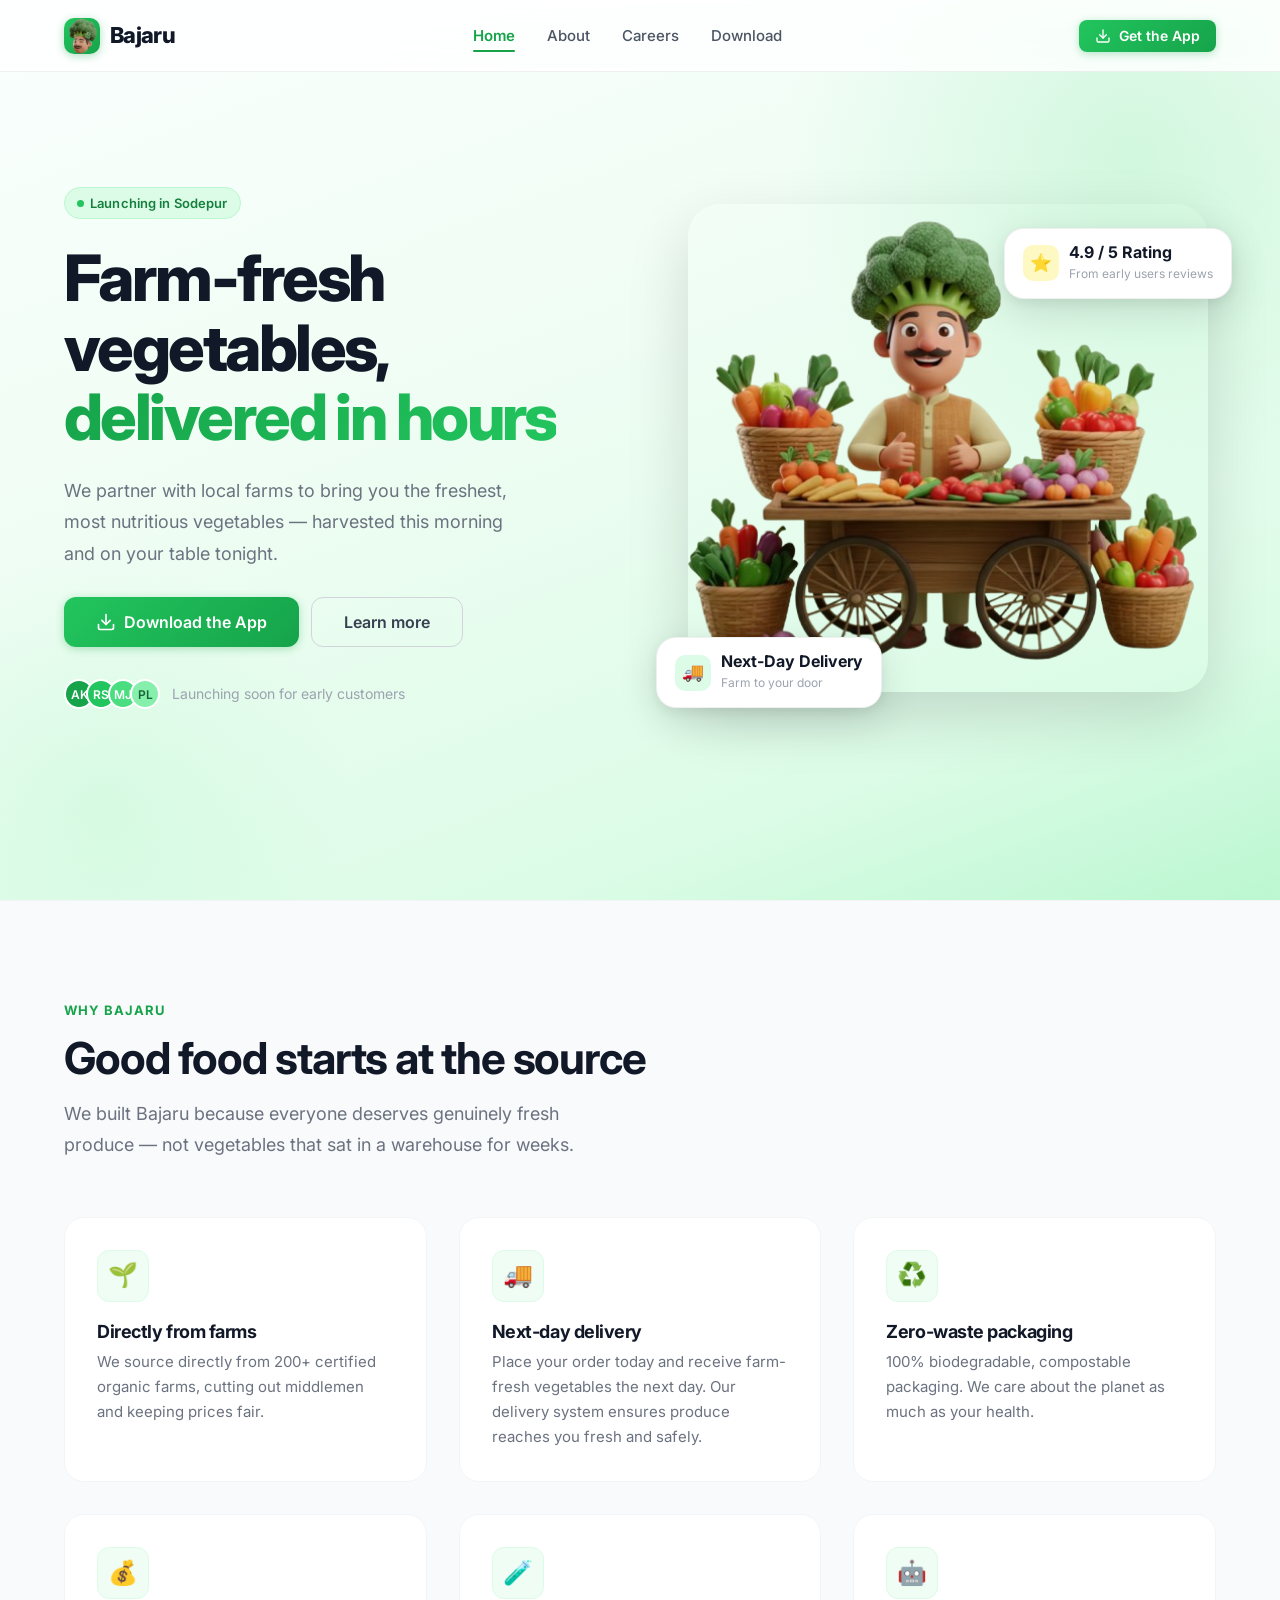
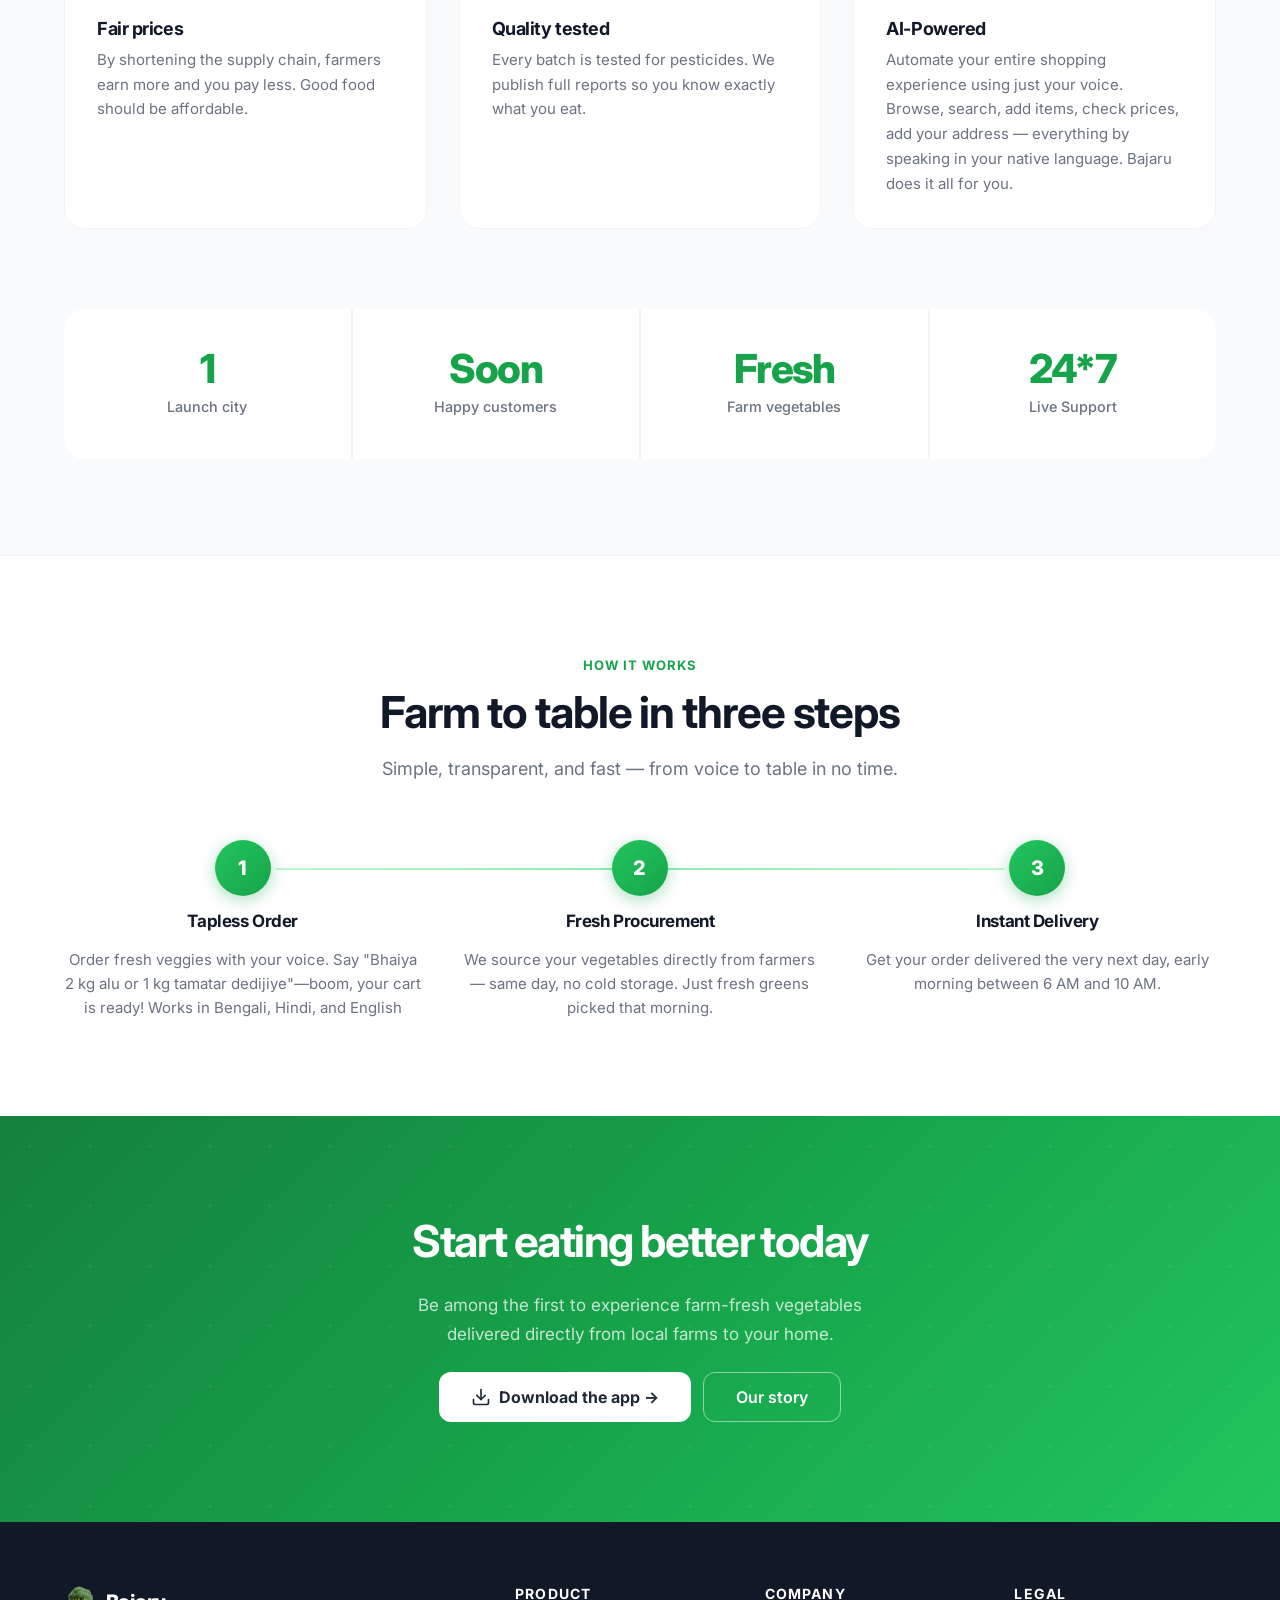
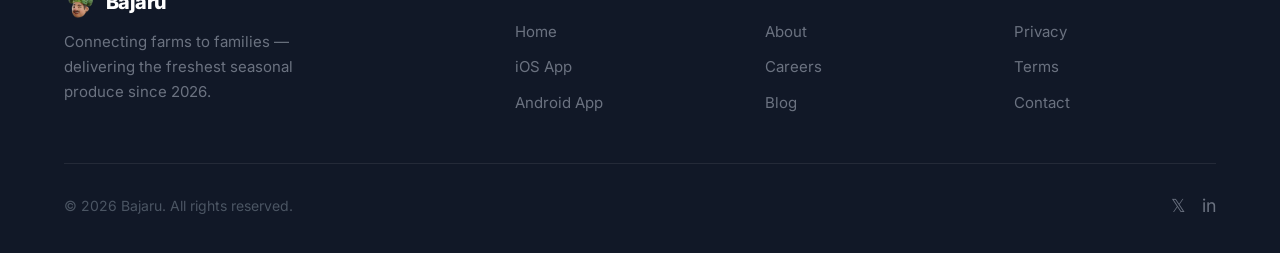
==== commit 0cff58a3: "Added fixes" ====
--- a/index.html
+++ b/index.html
@@ -9,41 +9,13 @@
   <meta property="og:description" content="Get the freshest seasonal vegetables delivered from farm to door in 24 hours." />
   <link rel="icon" type="image/png" href="./images/favicon.ico"/>
   <link rel="stylesheet" href="./styles.css" />
+  <link rel="stylesheet" href="./css/buttons.css" />
 </head>
 <body>
 
-  <!-- ── NAVBAR ── -->
-  <nav class="navbar" id="navbar">
-    <div class="nav-inner">
-        <a href="./index.html" class="nav-logo">
-        <div class="nav-logo-icon">
-        <img src="./images/app-icon.png" alt="Bajaru Logo">
-        </div>
-        Bajaru
-        </a>
-      <ul class="nav-links">
-        <li><a href="./index.html" class="active">Home</a></li>
-        <li><a href="./about.html">About</a></li>
-        <li><a href="./careers.html">Careers</a></li>
-        <li><a href="./download.html">Download</a></li>
-      </ul>
-      <div class="nav-cta">
-        <a href="./download.html" class="btn btn-primary btn-sm">Get the App</a>
-      </div>
-      <button class="nav-hamburger" id="hamburger" aria-label="Toggle menu">
-        <span></span><span></span><span></span>
-      </button>
-    </div>
-  </nav>
-
-  <!-- Mobile menu -->
-  <div class="nav-mobile" id="mobileMenu">
-    <a href="./index.html" class="active">Home</a>
-    <a href="./about.html">About</a>
-    <a href="./careers.html">Careers</a>
-    <a href="./download.html">Download</a>
-    <a href="./download.html" class="btn btn-primary">Get the App</a>
-  </div>
+  <!-- ── NAVBAR (loaded from components) ── -->
+  <div id="navbar-placeholder"></div>
+  <div id="mobile-menu-placeholder"></div>
 
   <!-- ── HERO ── -->
   <section class="hero page-top">
@@ -60,7 +32,7 @@
           We partner with local farms to bring you the freshest, most nutritious vegetables — harvested this morning and on your table tonight.
         </p>
         <div class="hero-actions">
-          <a href="./download.html" class="btn btn-primary btn-lg">Download the App</a>
+          <a href="./download.html" class="btn btn-primary btn-lg"><svg class="btn-icon" width="20" height="20" viewBox="0 0 24 24" fill="none" stroke="currentColor" stroke-width="2" stroke-linecap="round" stroke-linejoin="round" aria-hidden="true"><path d="M21 15v4a2 2 0 0 1-2 2H5a2 2 0 0 1-2-2v-4"/><polyline points="7 10 12 15 17 10"/><line x1="12" y1="15" x2="12" y2="3"/></svg>Download the App</a>
           <a href="./about.html" class="btn btn-outline btn-lg">Learn more</a>
         </div>
         <div class="hero-trust">
@@ -135,9 +107,9 @@
           <p>Every batch is tested for pesticides. We publish full reports so you know exactly what you eat.</p>
         </div>
         <div class="feature-card reveal reveal-delay-3">
-          <div class="feature-icon">📱</div>
+          <div class="feature-icon">🤖</div>
           <h3>AI-Powered</h3>
-          <p>Browse seasonal selections, schedule recurring deliveries, and track your order live — all in the app.</p>
+          <p>Automate your entire shopping experience using just your voice. Browse, search, add items, check prices, add your address — everything by speaking in your native language. Bajaru does it all for you.</p>
         </div>
       </div>
 
@@ -168,25 +140,25 @@
         <span class="section-label">How it works</span>
         <h2 class="section-title">Farm to table in three steps</h2>
         <p class="section-subtitle" style="margin:0 auto;">
-          Simple, transparent, and fast — from clicking order to tasting freshness.
+          Simple, transparent, and fast — from voice to table in no time.
         </p>
       </div>
 
       <div class="steps-grid">
         <div class="step-item reveal reveal-delay-1">
           <div class="step-number">1</div>
-          <h3>Browse &amp; Order</h3>
-          <p>Browse seasonal vegetables from local farms. Add to cart, pick your delivery time.</p>
+          <h3>Tapless Order</h3>
+          <p>Order fresh veggies with your voice. Say "Bhaiya 2 kg alu or 1 kg tamatar dedijiye"—boom, your cart is ready! Works in Bengali, Hindi, and English</p>
         </div>
         <div class="step-item reveal reveal-delay-2">
           <div class="step-number">2</div>
-          <h3>Farmers Harvest</h3>
-          <p></p>
+          <h3>Fresh Procurement</h3>
+          <p>We source your vegetables directly from farmers — same day, no cold storage. Just fresh greens picked that morning.</p>
         </div>
         <div class="step-item reveal reveal-delay-3">
           <div class="step-number">3</div>
-          <h3>Delivered Fresh</h3>
-          <p>Our cold-chain delivery gets your produce to your door within hours of harvest.</p>
+          <h3>Instant Delivery</h3>
+          <p>Get your order delivered the very next day, early morning between 6 AM and 10 AM.</p>
         </div>
       </div>
     </div>
@@ -199,79 +171,17 @@
         <h2>Start eating better today</h2>
         <p>Be among the first to experience farm-fresh vegetables delivered directly from local farms to your home.</p>
         <div style="display:flex; gap:12px; flex-wrap:wrap; justify-content:center;">
-          <a href="./download.html" class="btn btn-white btn-lg">Download the app →</a>
+          <a href="./download.html" class="btn btn-white btn-lg"><svg class="btn-icon" width="20" height="20" viewBox="0 0 24 24" fill="none" stroke="currentColor" stroke-width="2" stroke-linecap="round" stroke-linejoin="round" aria-hidden="true"><path d="M21 15v4a2 2 0 0 1-2 2H5a2 2 0 0 1-2-2v-4"/><polyline points="7 10 12 15 17 10"/><line x1="12" y1="15" x2="12" y2="3"/></svg>Download the app →</a>
           <a href="./about.html" class="btn btn-white-outline btn-lg">Our story</a>
         </div>
       </div>
     </div>
   </section>
 
-  <!-- ── FOOTER ── -->
-  <footer>
-    <div class="container">
-      <div class="footer-grid">
-        <div class="footer-brand">
-          <h3 class="footer-logo">
-            <img src="./images/app-icon.png" alt="Bajaru Logo"> 
-            Bajaru
-          </h3>
-          <p>Connecting farms to families — delivering the freshest seasonal produce since 2026.</p>
-        </div>
-        <div class="footer-col">
-          <h4>Product</h4>
-          <ul>
-            <li><a href="./index.html">Home</a></li>
-            <li><a href="./download.html">iOS App</a></li>
-            <li><a href="./download.html">Android App</a></li>
-          </ul>
-        </div>
-        <div class="footer-col">
-          <h4>Company</h4>
-          <ul>
-            <li><a href="./about.html">About</a></li>
-            <li><a href="./careers.html">Careers</a></li>
-            <li><a href="#">Blog</a></li>
-          </ul>
-        </div>
-        <div class="footer-col">
-          <h4>Legal</h4>
-          <ul>
-            <li><a href="#">Privacy</a></li>
-            <li><a href="#">Terms</a></li>
-            <li><a href="#">Contact</a></li>
-          </ul>
-        </div>
-      </div>
-      <div class="footer-bottom">
-        <span>© 2026 Bajaru. All rights reserved.</span>
-        <div class="footer-social">
-          <a href="#" aria-label="Twitter">𝕏</a>
-          <a href="#" aria-label="LinkedIn">in</a>
-        </div>
-      </div>
-    </div>
-  </footer>
+  <!-- ── FOOTER (loaded from components) ── -->
+  <div id="footer-placeholder"></div>
 
-  <script>
-    const navbar = document.getElementById('navbar');
-    window.addEventListener('scroll', () => {
-      navbar.classList.toggle('scrolled', window.scrollY > 20);
-    }, { passive: true });
-
-    const hamburger = document.getElementById('hamburger');
-    const mobileMenu = document.getElementById('mobileMenu');
-    hamburger.addEventListener('click', () => {
-      const open = mobileMenu.classList.toggle('open');
-      hamburger.classList.toggle('open', open);
-    });
-
-    const reveals = document.querySelectorAll('.reveal');
-    const io = new IntersectionObserver(entries => {
-      entries.forEach(e => {
-        if (e.isIntersecting) { e.target.classList.add('visible'); io.unobserve(e.target); }
-      });
-    }, { threshold: 0.1, rootMargin: '0px 0px -40px 0px' });
-    reveals.forEach(el => io.observe(el));
-  </script>
+  <script src="./js/components.js"></script>
+  <script src="./js/shared.js"></script>
 </body>
 </html>
--- a/styles.css
+++ b/styles.css
@@ -286,88 +286,6 @@
   font-weight: 600;
 }
 
-.nav-mobile .btn-primary {
-  margin-top: 8px;
-  text-align: center;
-}
-
-/* ============================================
-   BUTTONS
-   ============================================ */
-.btn {
-  display: inline-flex;
-  align-items: center;
-  justify-content: center;
-  gap: 8px;
-  padding: 12px 24px;
-  font-family: var(--font);
-  font-size: 0.9375rem;
-  font-weight: 600;
-  border-radius: var(--radius-md);
-  border: 1.5px solid transparent;
-  cursor: pointer;
-  transition: all 0.25s cubic-bezier(0.4, 0, 0.2, 1);
-  line-height: 1;
-  white-space: nowrap;
-}
-
-.btn-primary {
-  background: linear-gradient(135deg, var(--primary-light) 0%, var(--primary) 100%);
-  color: var(--white);
-  border-color: var(--primary-dark);
-  box-shadow: 0 2px 8px rgba(22,163,74,0.30), 0 1px 2px rgba(0,0,0,0.08);
-}
-
-.btn-primary:hover {
-  transform: translateY(-2px);
-  box-shadow: 0 8px 24px rgba(22,163,74,0.40), 0 2px 6px rgba(0,0,0,0.08);
-  background: linear-gradient(135deg, #4ade80 0%, var(--primary-light) 100%);
-}
-
-.btn-primary:active {
-  transform: translateY(0);
-  box-shadow: 0 2px 8px rgba(22,163,74,0.30);
-}
-
-.btn-outline {
-  background: transparent;
-  color: var(--gray-700);
-  border-color: var(--gray-300);
-}
-
-.btn-outline:hover {
-  background: var(--gray-50);
-  border-color: var(--gray-400);
-  color: var(--gray-900);
-  transform: translateY(-1px);
-  box-shadow: var(--shadow-sm);
-}
-
-.btn-outline-green {
-  background: transparent;
-  color: var(--primary);
-  border-color: var(--green-300);
-}
-
-.btn-outline-green:hover {
-  background: var(--green-50);
-  border-color: var(--primary);
-  transform: translateY(-1px);
-  box-shadow: 0 4px 12px rgba(22,163,74,0.15);
-}
-
-.btn-lg {
-  padding: 15px 32px;
-  font-size: 1rem;
-  border-radius: var(--radius-md);
-}
-
-.btn-sm {
-  padding: 8px 16px;
-  font-size: 0.875rem;
-  border-radius: var(--radius-sm);
-}
-
 /* ============================================
    BADGE / PILL
    ============================================ */
@@ -482,6 +400,106 @@
 
 .float-anim {
   animation: floatY 5s ease-in-out infinite;
+}
+
+/* AI image — green aura backlit (theme-matched), borderless glow */
+.ai-img-box {
+  position: relative;
+  display: flex;
+  justify-content: center;
+  align-items: center;
+  overflow: visible;
+}
+
+.ai-aura-zone {
+  position: absolute;
+  inset: 0;
+  overflow: visible;
+  pointer-events: none;
+}
+
+.ai-img-aura {
+  position: absolute;
+  inset: -30%;
+  background: 
+    radial-gradient(ellipse 60% 60% at 50% 50%, rgba(34, 197, 94, 0.25) 0%, transparent 55%),
+    radial-gradient(ellipse 50% 50% at 50% 50%, rgba(74, 222, 128, 0.2) 0%, transparent 50%),
+    radial-gradient(ellipse 70% 70% at 50% 50%, rgba(134, 239, 172, 0.18) 0%, transparent 60%);
+  animation: aiAuraMove 10s ease-in-out infinite;
+}
+
+.ai-img-aura::before {
+  content: '';
+  position: absolute;
+  inset: -15%;
+  background: radial-gradient(circle at 50% 50%, rgba(22, 163, 74, 0.15) 0%, transparent 45%);
+  animation: aiAuraPulse 7s ease-in-out infinite alternate;
+}
+
+@keyframes aiAuraMove {
+  0%, 100% { transform: translate(0, 0) scale(1); }
+  25% { transform: translate(8%, -5%) scale(1.05); }
+  50% { transform: translate(-5%, 8%) scale(0.98); }
+  75% { transform: translate(-8%, -3%) scale(1.02); }
+}
+
+@keyframes aiAuraPulse {
+  0% { opacity: 0.6; transform: scale(0.95); }
+  100% { opacity: 1; transform: scale(1.08); }
+}
+
+.ai-img-box .ai-img {
+  position: relative;
+  z-index: 1;
+  width: 100%;
+  max-width: 420px;
+  height: auto;
+  border-radius: var(--radius-xl);
+  display: block;
+}
+
+/* AI feature pills — modern compact badges */
+.ai-feature-pills {
+  display: flex;
+  flex-wrap: wrap;
+  gap: 12px;
+  margin-top: 24px;
+}
+
+.ai-pill {
+  display: inline-flex;
+  align-items: center;
+  gap: 10px;
+  padding: 12px 18px;
+  background: var(--white);
+  border: 1px solid var(--green-100);
+  border-radius: var(--radius-md);
+  transition: all var(--transition);
+  box-shadow: var(--shadow-sm);
+}
+
+.ai-pill:hover {
+  border-color: var(--green-200);
+  box-shadow: var(--shadow-md);
+  transform: translateY(-2px);
+}
+
+.ai-pill-icon {
+  width: 36px;
+  height: 36px;
+  border-radius: var(--radius-sm);
+  background: var(--green-50);
+  display: flex;
+  align-items: center;
+  justify-content: center;
+  font-size: 1.125rem;
+  flex-shrink: 0;
+}
+
+.ai-pill-label {
+  font-size: 0.9375rem;
+  font-weight: 600;
+  color: var(--gray-800);
 }
 
 /* ============================================
@@ -852,31 +870,6 @@
   line-height: 1.7;
 }
 
-.btn-white {
-  background: var(--white);
-  color: var(--primary-dark);
-  border-color: transparent;
-  font-weight: 700;
-}
-
-.btn-white:hover {
-  background: var(--green-50);
-  transform: translateY(-2px);
-  box-shadow: 0 8px 24px rgba(0,0,0,0.15);
-}
-
-.btn-white-outline {
-  background: transparent;
-  color: var(--white);
-  border: 1.5px solid rgba(255,255,255,0.5);
-}
-
-.btn-white-outline:hover {
-  background: rgba(255,255,255,0.12);
-  border-color: rgba(255,255,255,0.75);
-  transform: translateY(-1px);
-}
-
 /* ============================================
    FOOTER
    ============================================ */
@@ -989,6 +982,31 @@
   pointer-events: none;
 }
 
+/* AI Feature section — distinct block with modern separation */
+.ai-feature-section {
+  background: var(--gray-50);
+  border-top: 1px solid var(--gray-100);
+  border-bottom: 1px solid var(--gray-100);
+}
+
+/* Mission section — clean separation from AI block */
+.mission-section {
+  background: var(--white);
+  position: relative;
+}
+
+.mission-section::before {
+  content: '';
+  position: absolute;
+  top: 0;
+  left: 50%;
+  transform: translateX(-50%);
+  width: 120px;
+  height: 3px;
+  background: linear-gradient(90deg, transparent, var(--green-300), transparent);
+  border-radius: 2px;
+}
+
 .values-section {
   background: var(--gray-50);
 }
@@ -1216,52 +1234,6 @@
   background: #dbeafe;
   color: #1e40af;
   border: 1px solid #93c5fd;
-}
-
-/* Download button — special premium style */
-.btn-download {
-  position: relative;
-  display: inline-flex;
-  align-items: center;
-  gap: 12px;
-  padding: 16px 32px;
-  background: linear-gradient(135deg, #1d4ed8 0%, #2563eb 50%, #3b82f6 100%);
-  color: var(--white);
-  border-radius: var(--radius-md);
-  font-size: 1.0625rem;
-  font-weight: 700;
-  border: none;
-  cursor: pointer;
-  overflow: hidden;
-  box-shadow: 0 4px 16px rgba(37,99,235,0.40);
-  transition: all 0.3s cubic-bezier(0.4, 0, 0.2, 1);
-  text-decoration: none;
-}
-
-.btn-download::before {
-  content: '';
-  position: absolute;
-  top: 0; left: -100%;
-  width: 100%; height: 100%;
-  background: linear-gradient(90deg, transparent, rgba(255,255,255,0.2), transparent);
-  transition: left 0.5s ease;
-}
-
-.btn-download:hover::before {
-  left: 100%;
-}
-
-.btn-download:hover {
-  transform: translateY(-3px);
-  box-shadow: 0 12px 36px rgba(37,99,235,0.45);
-}
-
-.btn-download:active {
-  transform: translateY(-1px);
-}
-
-.btn-download-icon {
-  font-size: 1.25rem;
 }
 
 .store-badges {
--- a/css/buttons.css
+++ b/css/buttons.css
@@ -0,0 +1,172 @@
+/* ============================================
+   BUTTON COMPONENT — Single source for all button styles
+   Change here to update buttons site-wide
+   ============================================ */
+
+/* Base button — shared by all variants */
+.btn {
+  display: inline-flex;
+  align-items: center;
+  justify-content: center;
+  gap: 8px;
+  padding: 12px 24px;
+  font-family: var(--font);
+  font-size: 0.9375rem;
+  font-weight: 600;
+  border-radius: var(--radius-md);
+  border: none;
+  cursor: pointer;
+  transition: all 0.25s cubic-bezier(0.4, 0, 0.2, 1);
+  line-height: 1;
+  white-space: nowrap;
+  text-decoration: none;
+}
+
+.btn .btn-icon {
+  flex-shrink: 0;
+}
+
+/* Primary — gradient green */
+.btn-primary {
+  background: linear-gradient(135deg, var(--primary-light) 0%, var(--primary) 100%);
+  color: var(--white);
+  border: none;
+  box-shadow: 0 2px 8px rgba(22, 163, 74, 0.3);
+}
+
+.btn-primary:hover {
+  background: linear-gradient(135deg, #4ade80 0%, var(--primary-light) 100%);
+  transform: translateY(-2px);
+  box-shadow: 0 8px 24px rgba(22, 163, 74, 0.4);
+}
+
+.btn-primary:active {
+  transform: translateY(0);
+  box-shadow: 0 2px 8px rgba(22, 163, 74, 0.3);
+}
+
+/* Outline — gray border */
+.btn-outline {
+  background: transparent;
+  color: var(--gray-700);
+  border: 1.5px solid var(--gray-300);
+}
+
+.btn-outline:hover {
+  background: var(--gray-50);
+  border-color: var(--gray-400);
+  color: var(--gray-900);
+  transform: translateY(-1px);
+  box-shadow: var(--shadow-sm);
+}
+
+/* Outline green — for careers job cards */
+.btn-outline-green {
+  background: transparent;
+  color: var(--btn-primary-bg);
+  border: 1.5px solid var(--green-300);
+}
+
+.btn-outline-green:hover {
+  background: var(--green-50);
+  border-color: var(--btn-primary-bg);
+  transform: translateY(-1px);
+  box-shadow: 0 4px 12px rgba(22, 163, 74, 0.15);
+}
+
+/* Size modifiers */
+.btn-lg {
+  padding: 15px 32px;
+  font-size: 1rem;
+  border-radius: var(--radius-md);
+}
+
+.btn-sm {
+  padding: 8px 16px;
+  font-size: 0.875rem;
+  border-radius: var(--radius-sm);
+}
+
+/* White buttons — for CTA band (dark background) */
+.btn-white {
+  background: var(--white);
+  color: var(--btn-primary-bg);
+  font-weight: 700;
+}
+
+.btn-white:hover {
+  background: var(--green-50);
+  transform: translateY(-2px);
+  box-shadow: 0 8px 24px rgba(22, 163, 74, 0.15);
+}
+
+.btn-white-outline {
+  background: transparent;
+  color: var(--white);
+  border: 1.5px solid rgba(255, 255, 255, 0.5);
+}
+
+.btn-white-outline:hover {
+  background: rgba(255, 255, 255, 0.12);
+  border-color: rgba(255, 255, 255, 0.75);
+  transform: translateY(-1px);
+}
+
+/* Download / store button — platform cards */
+.btn-download {
+  position: relative;
+  display: inline-flex;
+  align-items: center;
+  gap: 12px;
+  padding: 16px 32px;
+  background: linear-gradient(135deg, #1d4ed8 0%, #2563eb 50%, #3b82f6 100%);
+  color: var(--white);
+  border-radius: var(--radius-md);
+  font-size: 1.0625rem;
+  font-weight: 700;
+  border: none;
+  cursor: pointer;
+  overflow: hidden;
+  box-shadow: 0 4px 16px rgba(37, 99, 235, 0.4);
+  transition: all 0.3s cubic-bezier(0.4, 0, 0.2, 1);
+  text-decoration: none;
+}
+
+.btn-download::before {
+  content: '';
+  position: absolute;
+  top: 0;
+  left: -100%;
+  width: 100%;
+  height: 100%;
+  background: linear-gradient(90deg, transparent, rgba(255, 255, 255, 0.2), transparent);
+  transition: left 0.5s ease;
+}
+
+.btn-download:hover::before {
+  left: 100%;
+}
+
+.btn-download:hover {
+  transform: translateY(-3px);
+  box-shadow: 0 12px 36px rgba(37, 99, 235, 0.45);
+}
+
+.btn-download:active {
+  transform: translateY(-1px);
+}
+
+.btn-download-icon {
+  font-size: 1.25rem;
+}
+
+.btn-download.btn-sm {
+  padding: 12px 20px;
+  font-size: 0.9375rem;
+}
+
+/* Nav mobile — primary button spacing */
+.nav-mobile .btn-primary {
+  margin-top: 8px;
+  text-align: center;
+}
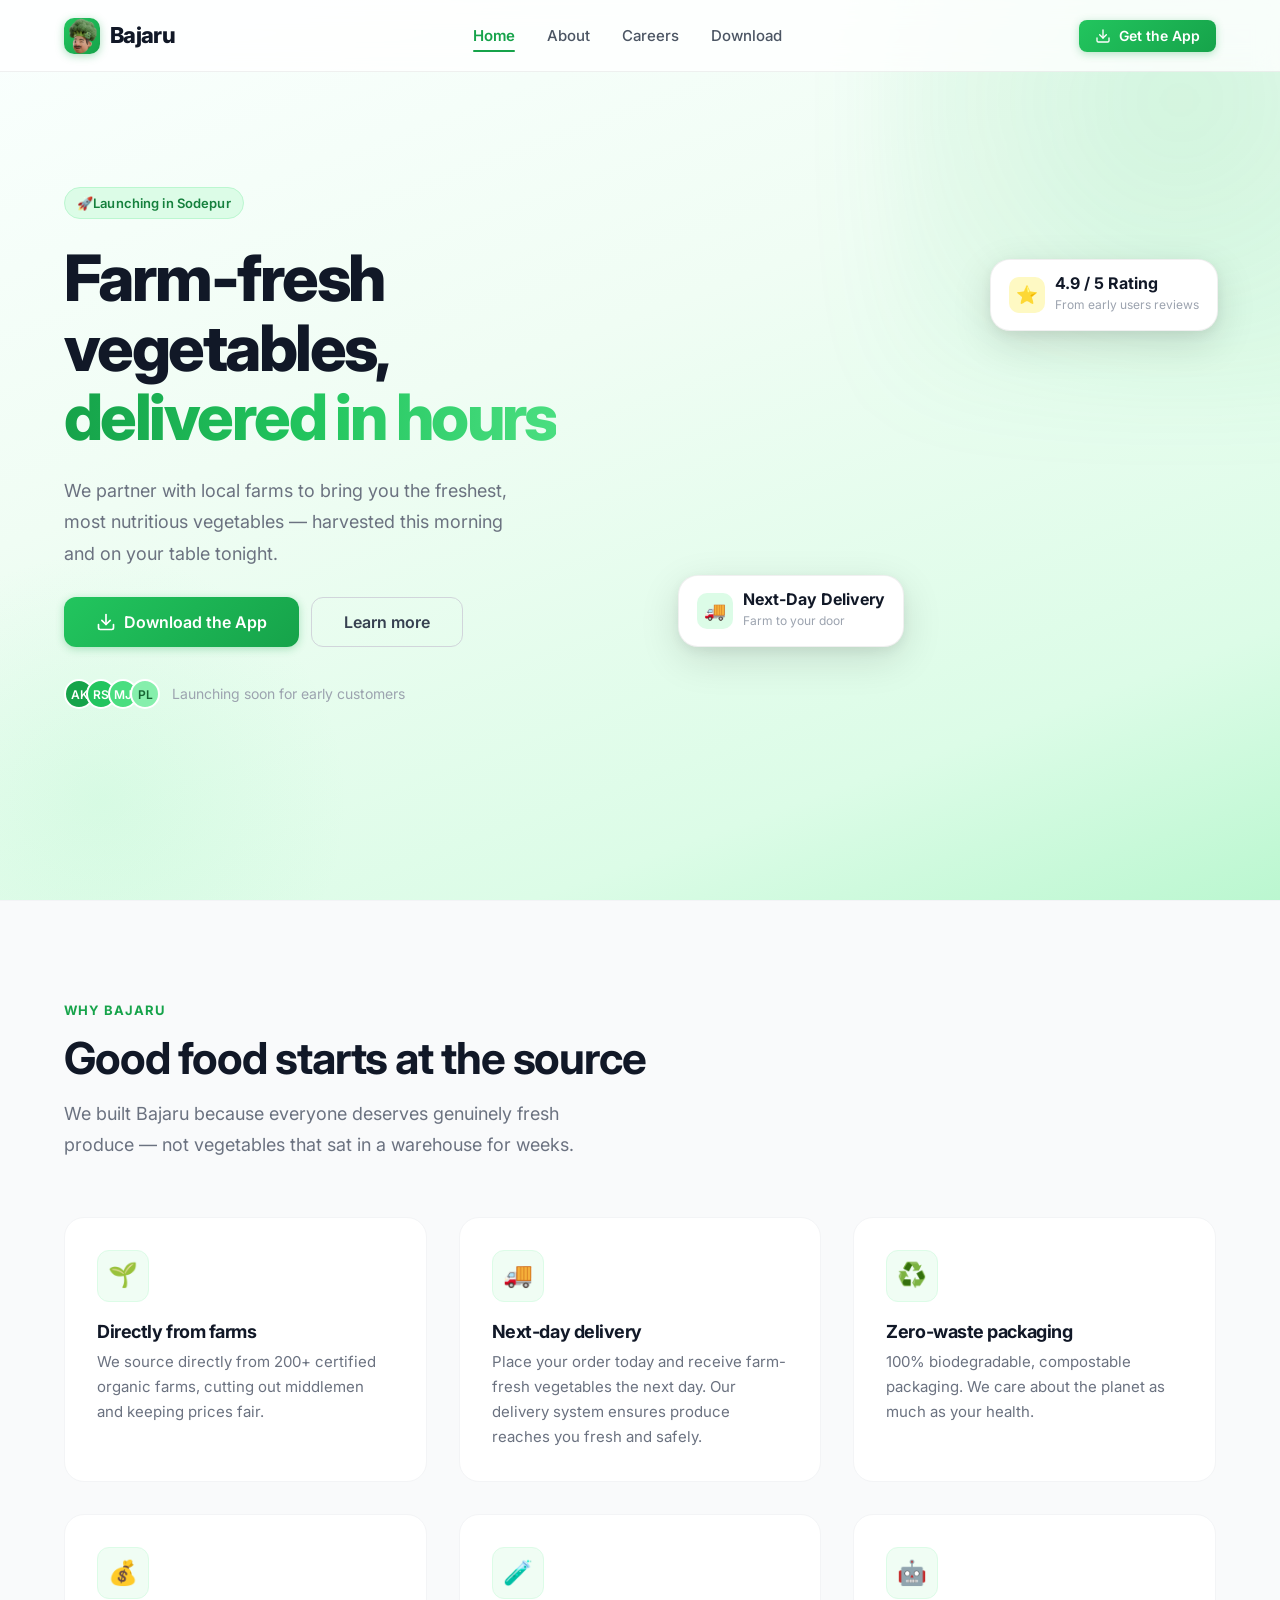
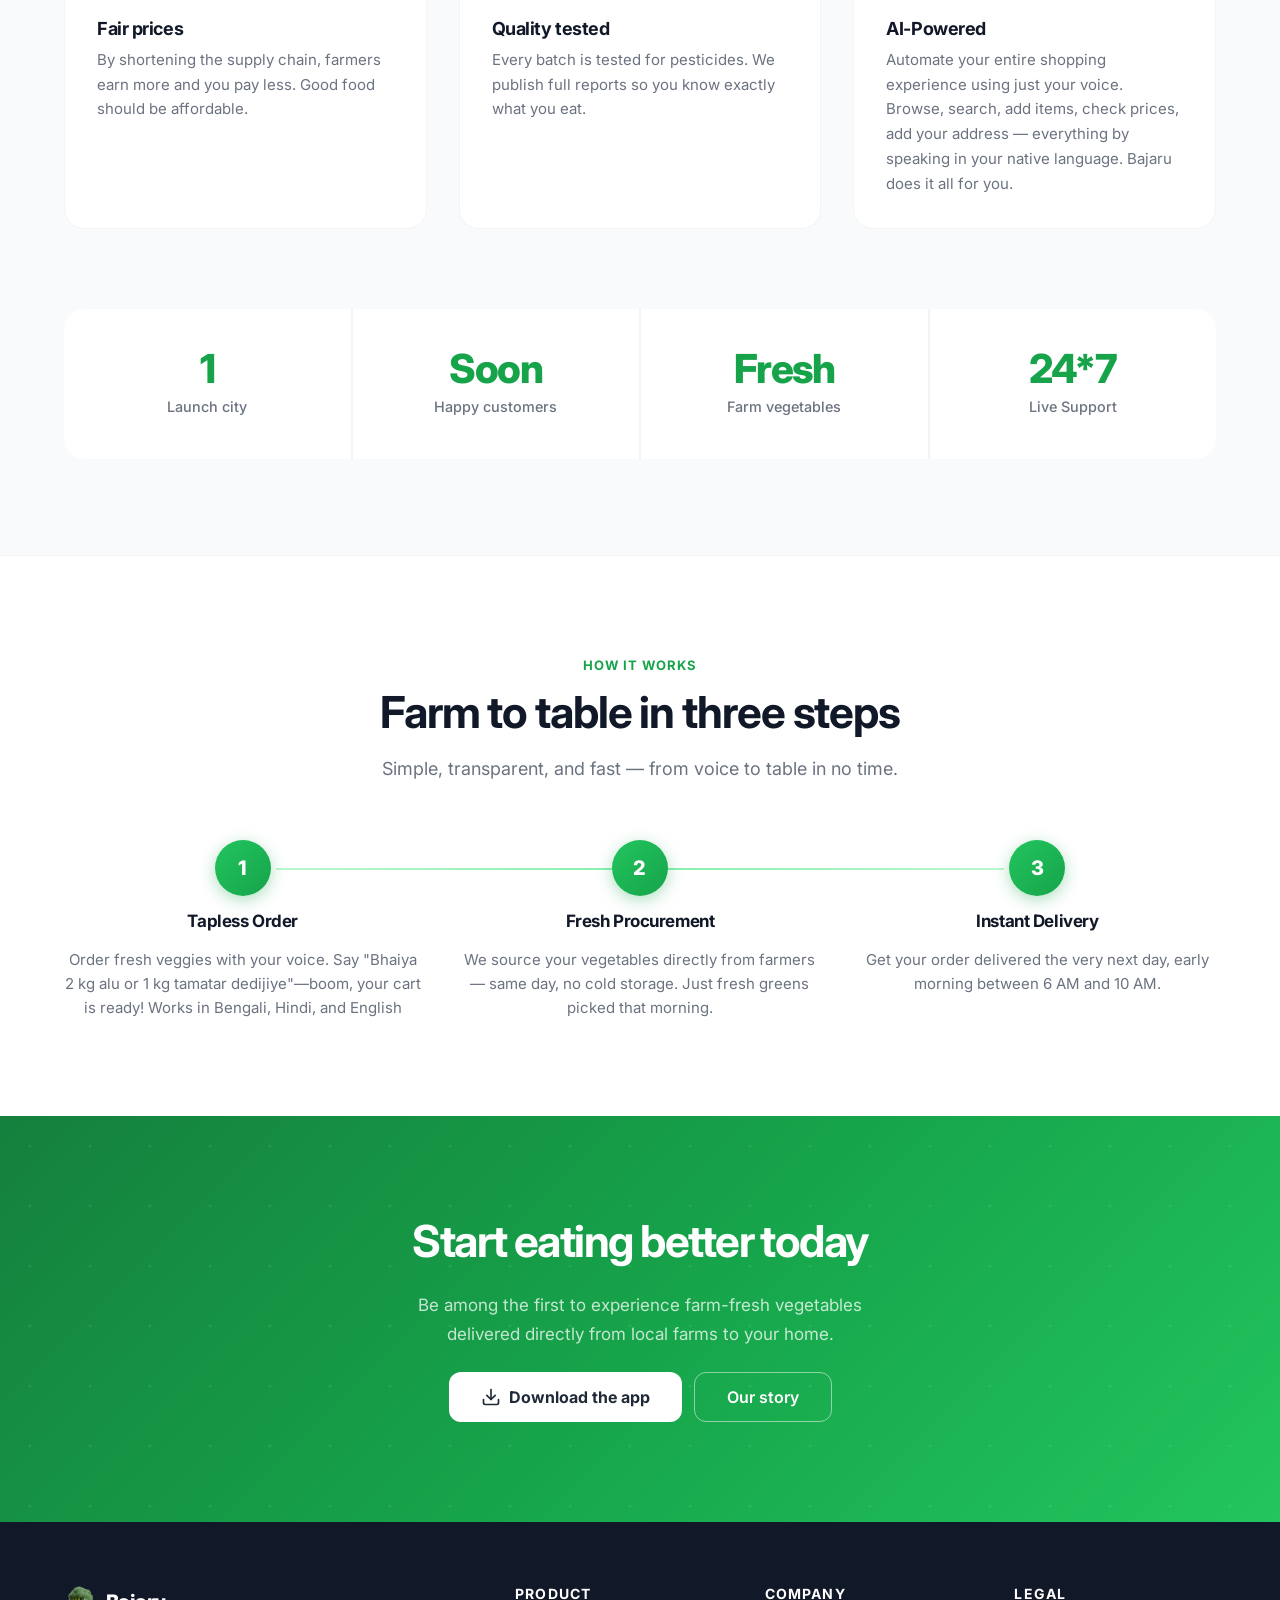
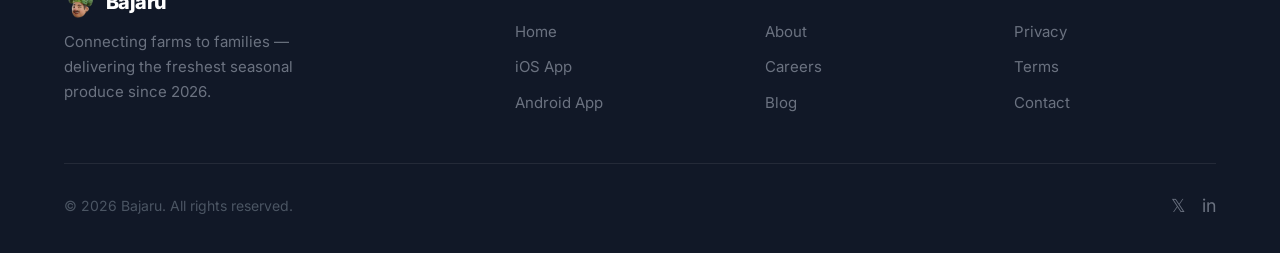
==== commit 3bc523bc: "Final webapp updated" ====
--- a/index.html
+++ b/index.html
@@ -22,7 +22,7 @@
     <div class="hero-inner">
       <div class="hero-text">
         <div>
-          <span class="badge badge-green badge-pulse">Launching in Sodepur</span>
+          <span class="badge badge-green badge-pulse">🚀Launching in Sodepur</span>
         </div>
         <h1>
           Farm-fresh vegetables,<br>
@@ -45,11 +45,14 @@
 
       <div class="hero-visual">
         <div class="hero-image-wrap float-anim">
-          <img
+          <!-- <img
             src="./images/logo.png"
             alt="Fresh vegetables at a local farm market"
             loading="eager"
-          />
+          /> -->
+          <video autoplay muted loop playsinline class="hero-video">
+            <source src="./videos/video.mp4" type="video/mp4">
+          </video>
           <div class="hero-card hero-card-1">
             <div class="hero-card-icon" style="background:#dcfce7;">🚚</div>
             <div>
@@ -171,7 +174,7 @@
         <h2>Start eating better today</h2>
         <p>Be among the first to experience farm-fresh vegetables delivered directly from local farms to your home.</p>
         <div style="display:flex; gap:12px; flex-wrap:wrap; justify-content:center;">
-          <a href="./download.html" class="btn btn-white btn-lg"><svg class="btn-icon" width="20" height="20" viewBox="0 0 24 24" fill="none" stroke="currentColor" stroke-width="2" stroke-linecap="round" stroke-linejoin="round" aria-hidden="true"><path d="M21 15v4a2 2 0 0 1-2 2H5a2 2 0 0 1-2-2v-4"/><polyline points="7 10 12 15 17 10"/><line x1="12" y1="15" x2="12" y2="3"/></svg>Download the app →</a>
+          <a href="./download.html" class="btn btn-white btn-lg"><svg class="btn-icon" width="20" height="20" viewBox="0 0 24 24" fill="none" stroke="currentColor" stroke-width="2" stroke-linecap="round" stroke-linejoin="round" aria-hidden="true"><path d="M21 15v4a2 2 0 0 1-2 2H5a2 2 0 0 1-2-2v-4"/><polyline points="7 10 12 15 17 10"/><line x1="12" y1="15" x2="12" y2="3"/></svg>Download the app</a>
           <a href="./about.html" class="btn btn-white-outline btn-lg">Our story</a>
         </div>
       </div>
--- a/styles.css
+++ b/styles.css
@@ -289,10 +289,20 @@
 /* ============================================
    BADGE / PILL
    ============================================ */
+/* .badge {
+  display: inline-flex;
+  align-items: center;
+  gap: 6px;
+  padding: 5px 12px;
+  border-radius: 999px;
+  font-size: 0.8125rem;
+  font-weight: 600;
+  letter-spacing: 0.01em;
+} */
+
 .badge {
-  display: inline-flex;
-  align-items: center;
-  gap: 6px;
+  display: inline-block;
+  width: fit-content;
   padding: 5px 12px;
   border-radius: 999px;
   font-size: 0.8125rem;
@@ -673,15 +683,25 @@
   font-size: 0.75rem;
 }
 
-.hero-card-1 {
+/* .hero-card-1 {
   bottom: -16px;
   left: -32px;
   animation: floatY 6s ease-in-out infinite;
-}
-
-.hero-card-2 {
+} */
+ .hero-card-1{
+  bottom: -65px;
+  left: -10px;
+  animation: floatY 6s ease-in-out infinite;
+}
+
+/* .hero-card-2 {
   top: 24px;
   right: -24px;
+  animation: floatY 7s ease-in-out infinite reverse;
+} */
+ .hero-card-2{
+  top: -55px;
+  right: -10px;
   animation: floatY 7s ease-in-out infinite reverse;
 }
 
@@ -995,7 +1015,7 @@
   position: relative;
 }
 
-.mission-section::before {
+/* .mission-section::before {
   content: '';
   position: absolute;
   top: 0;
@@ -1005,7 +1025,7 @@
   height: 3px;
   background: linear-gradient(90deg, transparent, var(--green-300), transparent);
   border-radius: 2px;
-}
+} */
 
 .values-section {
   background: var(--gray-50);
@@ -1087,6 +1107,11 @@
   align-items: center;
   justify-content: center;
   font-size: 3rem;
+}
+ .team-card-img img{
+  width:100%;
+  height:100%;
+  object-fit:cover;
 }
 
 .team-card-body {
@@ -1236,7 +1261,7 @@
   border: 1px solid #93c5fd;
 }
 
-.store-badges {
+/* .store-badges {
   display: flex;
   gap: 16px;
   flex-wrap: wrap;
@@ -1262,6 +1287,48 @@
   background: var(--gray-700);
   transform: translateY(-2px);
   box-shadow: var(--shadow-md);
+} */
+ .store-badges{
+  display:flex;
+  gap:20px;
+  margin-top:20px;
+  flex-wrap:wrap;
+}
+
+.store-badge-card{
+  display:flex;
+  align-items:center;
+  gap:16px;
+  padding:16px 26px;
+  background:#ffffff;
+  border-radius:20px;
+  box-shadow:0 10px 25px rgba(0,0,0,0.08);
+  text-decoration:none;
+  transition:all .25s ease;
+}
+
+.store-badge-card:hover{
+  transform:translateY(-3px);
+  box-shadow:0 14px 35px rgba(0,0,0,0.12);
+}
+
+.store-logo{
+  width:34px;
+  height:34px;
+  object-fit:contain;
+}
+
+.store-text small{
+  display:block;
+  font-size:12px;
+  color:#666;
+  letter-spacing:0.05em;
+}
+
+.store-text strong{
+  font-size:20px;
+  font-weight:600;
+  color:#111;
 }
 
 .store-badge .store-icon {
@@ -1547,3 +1614,222 @@
     grid-template-columns: 1fr 1fr;
   }
 }
+.phone-app-logo{
+  width:60px;
+  height:60px;
+  object-fit:contain;
+}
+.apple-white{
+  filter: brightness(0) invert(1);
+}
+.platform-logo{
+  width:42px;
+  height:42px;
+  object-fit:contain;
+}
+/* Platform section icon fix */
+.platform-card .icon{
+  width:52px;
+  height:52px;
+  margin:0 auto 16px;
+  display:flex;
+  align-items:center;
+  justify-content:center;
+}
+
+.platform-logo{
+  width:40px;
+  height:40px;
+  object-fit:contain;
+}
+.cta-logo{
+  width:20px;
+  height:20px;
+  margin-right:8px;
+  object-fit:contain;
+}
+
+.reveal{
+  opacity:0;
+  transform:translateY(40px);
+  transition:all .7s cubic-bezier(.2,.8,.2,1);
+}
+
+
+
+
+
+
+
+
+.reveal.visible{
+  opacity:1;
+  transform:translateY(0);
+}
+.feature-card:hover,
+.value-card:hover,
+.perk-card:hover{
+  transform:translateY(-6px);
+  box-shadow:0 20px 50px rgba(0,0,0,0.12);
+}
+.hero h1 span{
+  background:linear-gradient(90deg,#16a34a,#22c55e,#4ade80);
+  -webkit-background-clip:text;
+  -webkit-text-fill-color:transparent;
+}
+.navbar{
+  backdrop-filter:blur(12px);
+  background:rgba(255,255,255,0.8);
+}
+.hero::before{
+  content:"";
+  position:absolute;
+  width:600px;
+  height:600px;
+  background:radial-gradient(circle,rgba(34,197,94,.15),transparent);
+  top:-200px;
+  right:-200px;
+  filter:blur(40px);
+}
+body{
+  animation:fadeIn .6s ease;
+}
+
+@keyframes fadeIn{
+  from{opacity:0;transform:translateY(20px);}
+  to{opacity:1;}
+}
+::-webkit-scrollbar{
+  width:8px;
+}
+
+::-webkit-scrollbar-thumb{
+  background:#22c55e;
+  border-radius:20px;
+}
+.btn:hover{
+  transform:translateY(-2px);
+}
+
+
+.hero-video{
+  width:100%;
+  max-width:600px;
+  height:auto;
+  border-radius:20px;
+  object-fit:contain;
+
+  /* glowing animation */
+  animation: glowBlink 3s ease-in-out infinite alternate;
+}
+
+/* GREEN GLOW BLINK ANIMATION */
+
+@keyframes glowBlink{
+
+  0%{
+    box-shadow:
+      -20px 0 30px rgba(34,197,94,0.2),
+       20px 0 30px rgba(34,197,94,0.2);
+  }
+
+  50%{
+    box-shadow:
+      -25px 0 45px rgba(34,197,94,0.5),
+       25px 0 45px rgba(34,197,94,0.5);
+  }
+
+  100%{
+    box-shadow:
+      -30px 0 60px rgba(34,197,94,0.8),
+       30px 0 60px rgba(34,197,94,0.8);
+  }
+
+}
+
+
+.illus-box-green{
+  background:#8fb8cf;
+  border-radius:24px;
+  overflow:visible;
+  position:relative;
+
+  animation: aboutGlow 3s ease-in-out infinite alternate;
+}
+
+/* ABOUT VIDEO */
+
+.about-video{
+  width:100%;
+  height:100%;
+  object-fit:cover;
+  display:block;
+  border-radius:18px;
+}
+
+/* BLUE GLOW */
+
+@keyframes aboutGlow{
+
+  0%{
+    box-shadow:
+      0 0 20px rgba(60,120,255,0.25),
+      0 0 40px rgba(60,120,255,0.15);
+  }
+
+  50%{
+    box-shadow:
+      0 0 50px rgba(60,120,255,0.45),
+      0 0 100px rgba(60,120,255,0.25);
+  }
+
+  100%{
+    box-shadow:
+      0 0 80px rgba(60,120,255,0.65),
+      0 0 160px rgba(60,120,255,0.35);
+  }
+
+}
+
+/* WRAPPER WITH GLOW */
+/* VIDEO */
+
+.careers-video{
+  width:100%;
+  height:100%;
+  object-fit:cover;
+  display:block;
+  border-radius:18px;
+}
+
+/* GLOW CONTAINER */
+
+.illus-box-yellow{
+  position:relative;
+  border-radius:22px;
+  overflow:visible;
+
+  animation: careersGlow 3s ease-in-out infinite alternate;
+}
+
+@keyframes careersGlow{
+
+  0%{
+    box-shadow:
+      0 0 20px rgba(255,180,50,0.25),
+      0 0 40px rgba(255,180,50,0.15);
+  }
+
+  50%{
+    box-shadow:
+      0 0 50px rgba(255,180,50,0.45),
+      0 0 100px rgba(255,180,50,0.25);
+  }
+
+  100%{
+    box-shadow:
+      0 0 80px rgba(255,180,50,0.65),
+      0 0 160px rgba(255,180,50,0.35);
+  }
+
+}
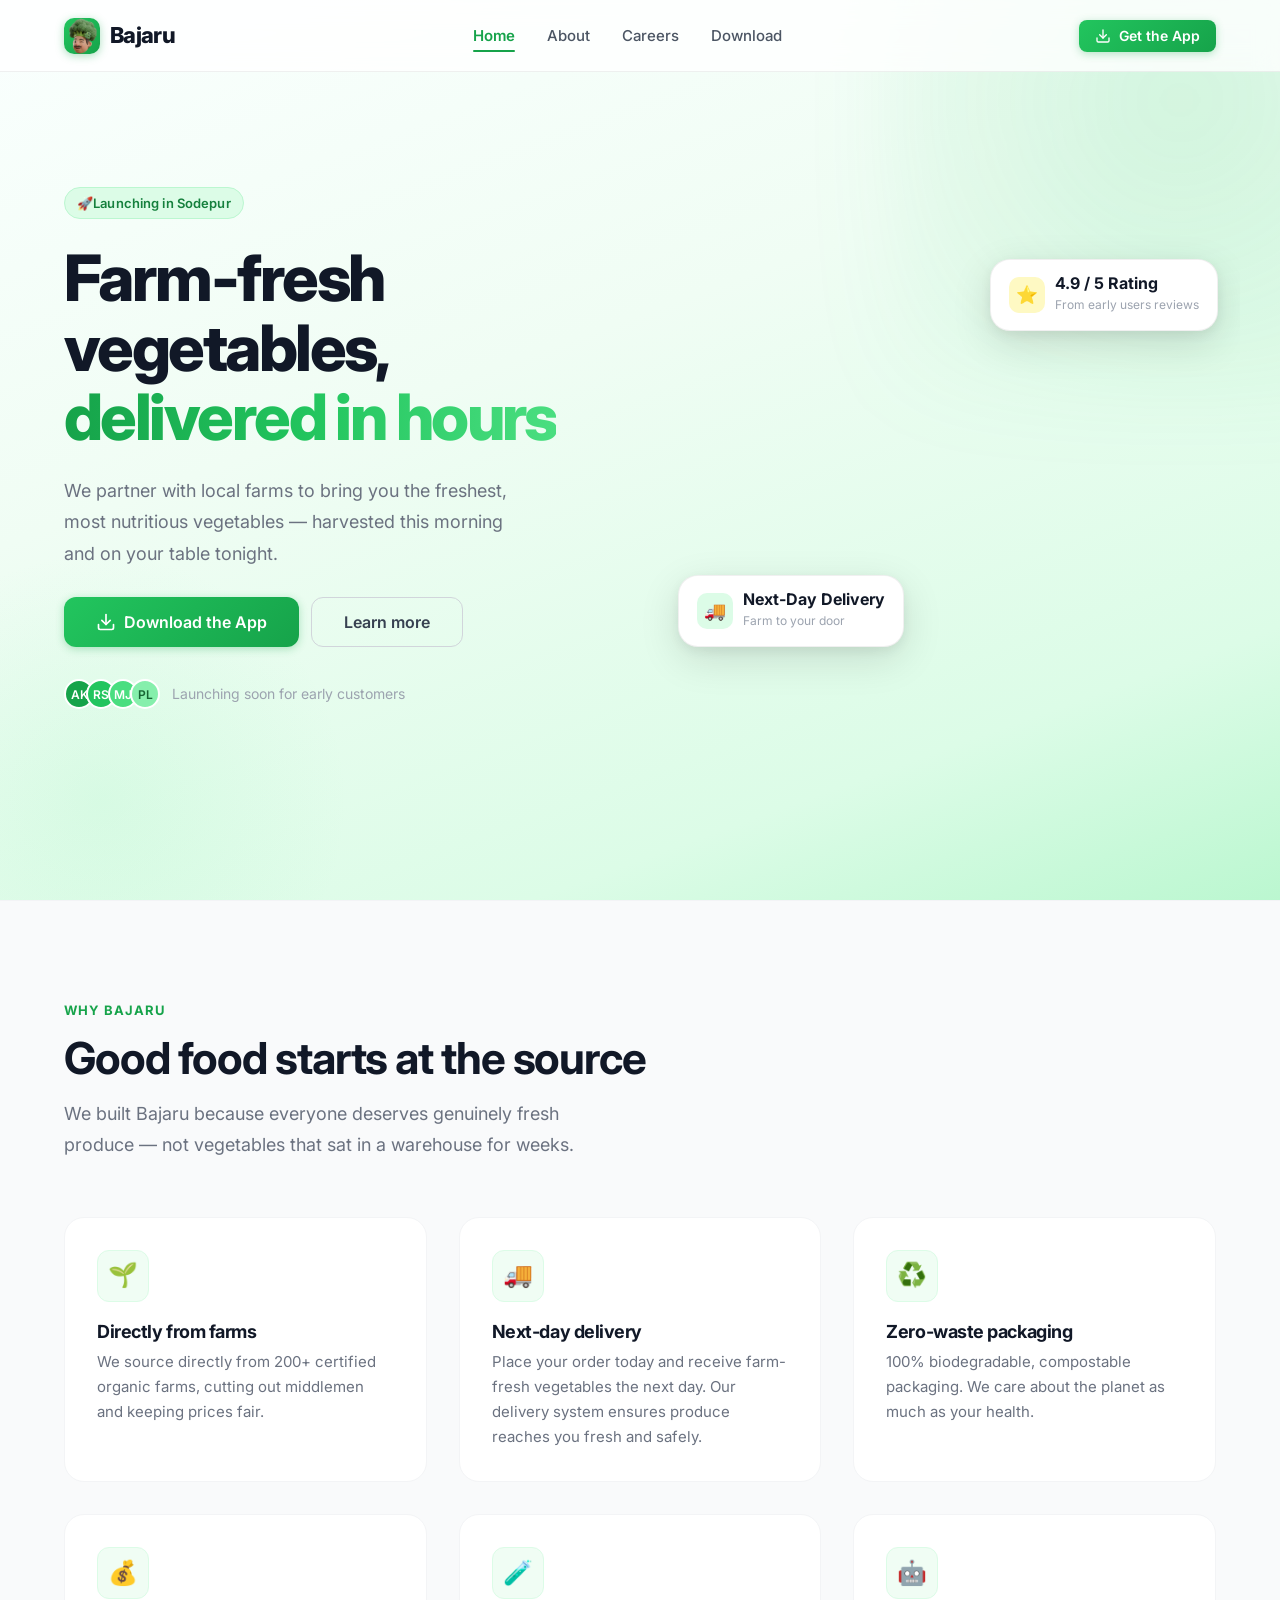
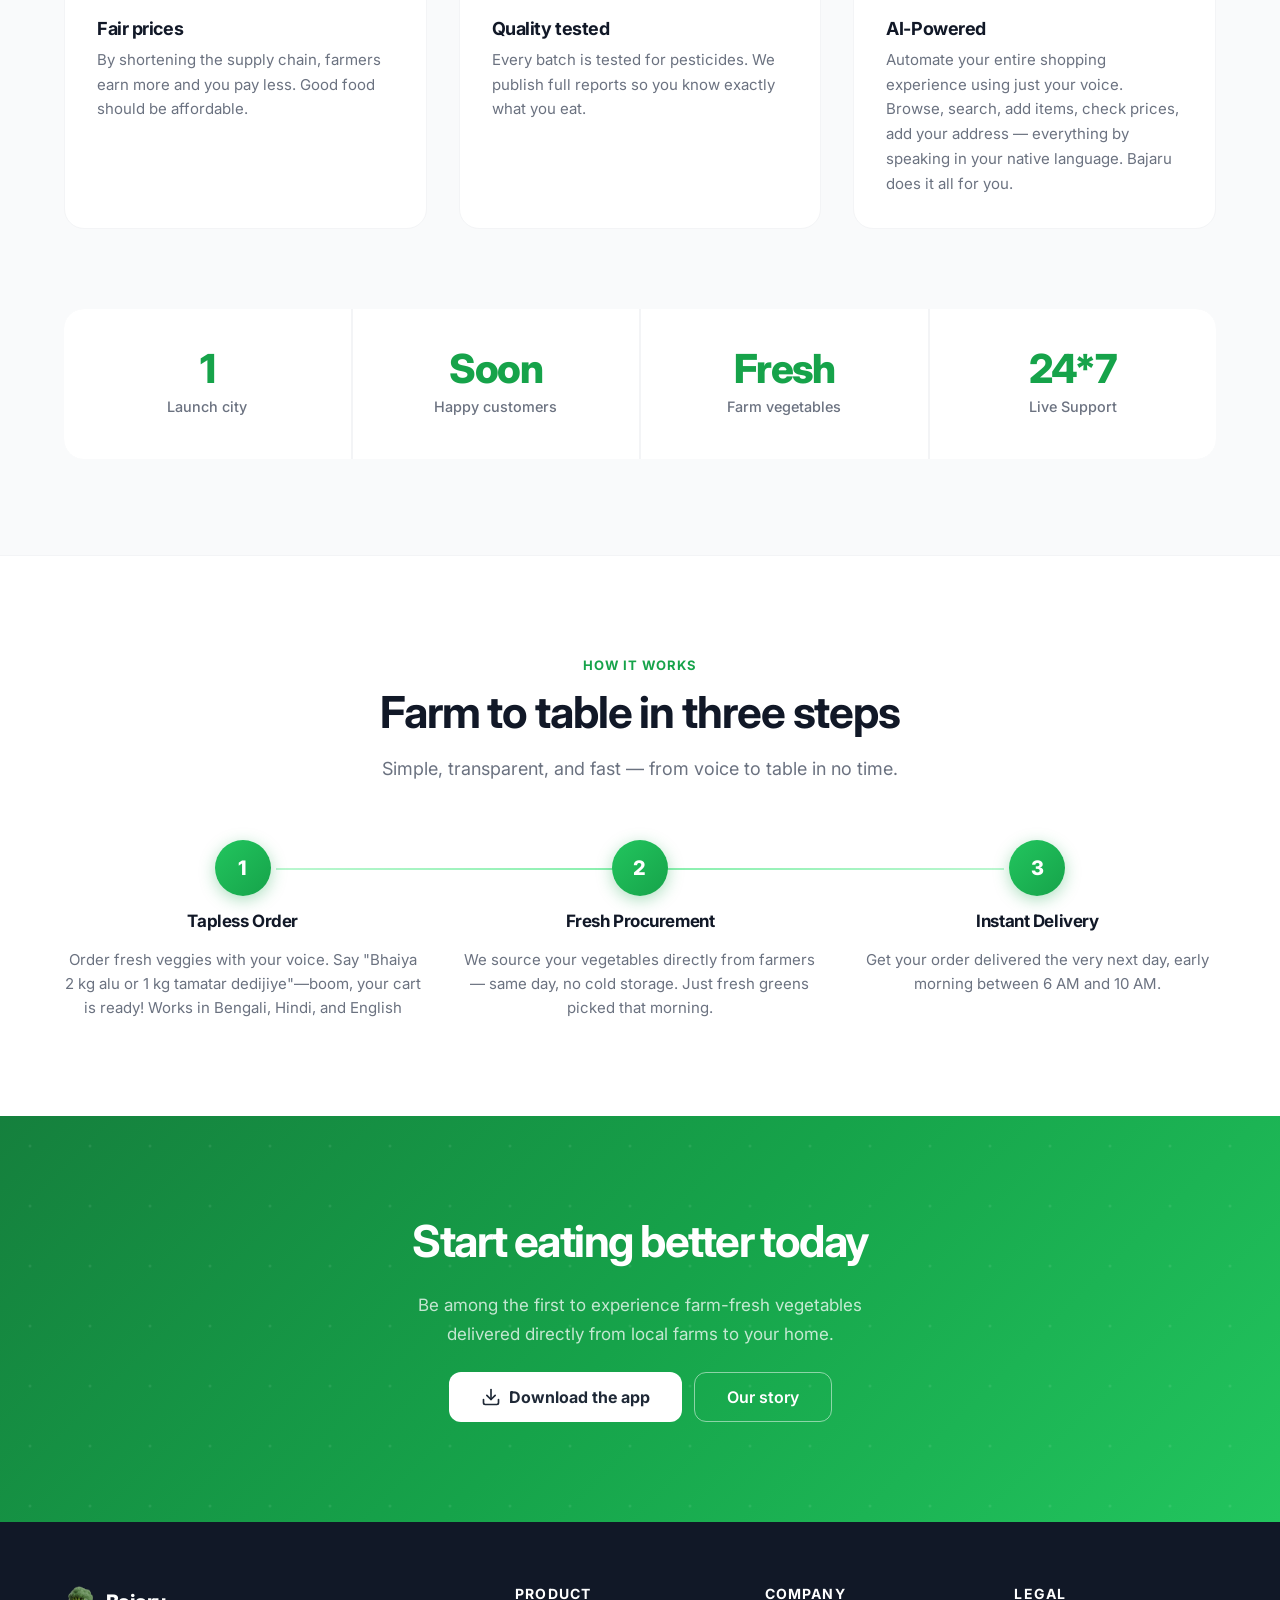
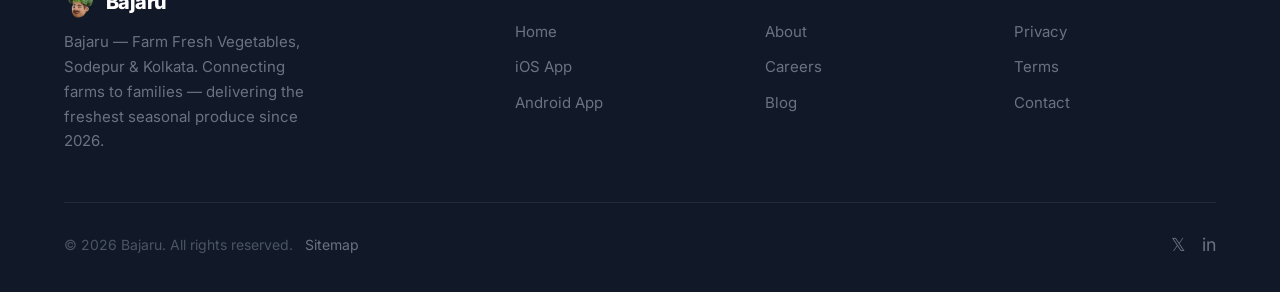
==== commit 958273e2: "SEO and Responsive fix" ====
--- a/index.html
+++ b/index.html
@@ -5,11 +5,58 @@
   <meta name="viewport" content="width=device-width, initial-scale=1.0" />
   <title>Bajaru — Farm Fresh Vegetables, Delivered</title>
   <meta name="description" content="Bajaru connects you directly with local farms. Get the freshest seasonal vegetables delivered to your door within 24 hours of harvest." />
+  <meta name="keywords" content="Bajaru, Bajaru app, farm fresh vegetables, vegetable delivery Kolkata, Sodepur vegetables, AI voice order" />
+  <meta name="author" content="Bajaru" />
+  <meta name="robots" content="index, follow" />
+  <link rel="canonical" href="https://bajaru.co.in/" />
   <meta property="og:title" content="Bajaru — Farm Fresh Vegetables, Delivered" />
   <meta property="og:description" content="Get the freshest seasonal vegetables delivered from farm to door in 24 hours." />
-  <link rel="icon" type="image/png" href="./images/favicon.ico"/>
+  <meta property="og:url" content="https://bajaru.co.in/" />
+  <meta property="og:image" content="https://bajaru.co.in/images/og-image.png" />
+  <meta property="og:image:width" content="1200" />
+  <meta property="og:image:height" content="630" />
+  <meta property="og:type" content="website" />
+  <meta property="og:site_name" content="Bajaru" />
+  <meta property="og:locale" content="en_IN" />
+  <meta name="twitter:card" content="summary_large_image" />
+  <meta name="twitter:title" content="Bajaru — Farm Fresh Vegetables, Delivered" />
+  <meta name="twitter:description" content="Get the freshest seasonal vegetables delivered from farm to door in 24 hours." />
+  <meta name="twitter:image" content="https://bajaru.co.in/images/og-image.png" />
+  <link rel="icon" type="image/x-icon" href="./images/favicon.ico" />
   <link rel="stylesheet" href="./styles.css" />
   <link rel="stylesheet" href="./css/buttons.css" />
+  <script type="application/ld+json">
+  {
+    "@context": "https://schema.org",
+    "@type": "Organization",
+    "name": "Bajaru",
+    "url": "https://bajaru.co.in",
+    "logo": "https://bajaru.co.in/images/app-icon.png",
+    "description": "Farm fresh vegetables delivered from local farms to your door. AI-powered voice ordering. Launching in Sodepur.",
+    "sameAs": ["https://www.linkedin.com/company/bajaru/"]
+  }
+  </script>
+  <script type="application/ld+json">
+  {
+    "@context": "https://schema.org",
+    "@type": "LocalBusiness",
+    "name": "Bajaru",
+    "description": "Fresh vegetable delivery from local farms — Sodepur, Kolkata",
+    "areaServed": {
+      "@type": "City",
+      "name": "Sodepur",
+      "containedInPlace": { "@type": "City", "name": "Kolkata" }
+    }
+  }
+  </script>
+  <script type="application/ld+json">
+  {
+    "@context": "https://schema.org",
+    "@type": "WebSite",
+    "name": "Bajaru",
+    "url": "https://bajaru.co.in"
+  }
+  </script>
 </head>
 <body>
 
@@ -17,6 +64,7 @@
   <div id="navbar-placeholder"></div>
   <div id="mobile-menu-placeholder"></div>
 
+  <main>
   <!-- ── HERO ── -->
   <section class="hero page-top">
     <div class="hero-inner">
@@ -181,6 +229,8 @@
     </div>
   </section>
 
+  </main>
+
   <!-- ── FOOTER (loaded from components) ── -->
   <div id="footer-placeholder"></div>
 
--- a/styles.css
+++ b/styles.css
@@ -61,7 +61,11 @@
 
 html {
   scroll-behavior: smooth;
-}
+  overflow-x: hidden;
+  width: 100%;
+}
+
+/* Prevent horizontal overflow - avoid 100vw as it can include scrollbar and cause overflow */
 
 body {
   font-family: var(--font);
@@ -72,6 +76,7 @@
   -webkit-font-smoothing: antialiased;
   -moz-osx-font-smoothing: grayscale;
   overflow-x: hidden;
+  position: relative;
 }
 
 /* ── Page fade-in ── */
@@ -108,6 +113,8 @@
   max-width: 1200px;
   margin: 0 auto;
   padding: 0 24px;
+  width: 100%;
+  overflow-x: hidden;
 }
 
 .sr-only {
@@ -338,6 +345,7 @@
 
 section {
   padding: 96px 0;
+  overflow-x: hidden;
 }
 
 .section-label {
@@ -369,12 +377,14 @@
   align-items: center;
   min-height: calc(100vh - var(--nav-h));
   padding: 80px 0 60px;
+  overflow: hidden;
 }
 
 .hero-split-text {
   display: flex;
   flex-direction: column;
   gap: 24px;
+  min-width: 0; /* Prevent grid child overflow on mobile */
 }
 
 .hero-split-text h1 {
@@ -400,6 +410,7 @@
   display: flex;
   align-items: center;
   justify-content: center;
+  min-width: 0; /* Prevent grid child overflow on mobile */
 }
 
 /* Floating image animation */
@@ -559,6 +570,7 @@
   padding: 100px 24px 80px;
   position: relative;
   z-index: 1;
+  overflow: hidden;
 }
 
 .hero-text {
@@ -989,8 +1001,22 @@
 .about-hero {
   padding-top: var(--nav-h);
   background: linear-gradient(160deg, #fafffe 0%, #f0fdf4 60%, #dcfce7 100%);
-  overflow: hidden;
+  overflow: visible;
   position: relative;
+}
+
+/* Let button shadows show fully — no clipping on hover */
+.about-hero .container,
+.about-hero .hero-split,
+.about-hero .hero-split-text,
+.about-hero .hero-split-actions {
+  overflow: visible;
+}
+
+/* Extra padding gives shadow room so it doesn't get clipped by body overflow-x */
+.about-hero .container {
+  padding-left: 32px;
+  padding-right: 32px;
 }
 
 .about-hero::before {
@@ -1007,12 +1033,54 @@
   background: var(--gray-50);
   border-top: 1px solid var(--gray-100);
   border-bottom: 1px solid var(--gray-100);
+  overflow: hidden; /* Prevents internal scroll */
+  padding: 64px 0 48px; /* Reduced top/bottom - no extra space, part of main flow */
+}
+.ai-feature-section .container {
+  overflow: hidden; /* Container's overflow-x:hidden can trigger overflow-y:auto scrollbar */
+}
+
+/* AI Feature grid — desktop two-column layout */
+.ai-feature-grid {
+  display: grid;
+  grid-template-columns: 1fr 1fr;
+  gap: 80px;
+  align-items: center;
+}
+
+.ai-feature-grid > div:first-child {
+  display: flex;
+  justify-content: center;
 }
 
 /* Mission section — clean separation from AI block */
 .mission-section {
   background: var(--white);
   position: relative;
+  overflow: visible;
+  padding-bottom: 72px; /* Enough for shadow, no excess white block */
+}
+.mission-section .container {
+  overflow: visible; /* Don't clip illus-box shadow */
+}
+
+/* Mission grid — desktop two-column layout */
+.mission-grid {
+  display: grid;
+  grid-template-columns: 1fr 1fr;
+  gap: 80px;
+  align-items: start; /* Prevents white box below image when text column is taller */
+}
+
+.mission-grid .mission-visual {
+  display: flex;
+  justify-content: center;
+  align-items: flex-start; /* Prevents illus-box stretch + white space below */
+  overflow: visible; /* Let illus-box shadow extend */
+}
+/* Mission illus-box: allow shadow to show fully (overflow:hidden on base clips it) */
+.mission-section .illus-box {
+  overflow: visible;
 }
 
 /* .mission-section::before {
@@ -1135,8 +1203,22 @@
 .careers-hero {
   padding-top: var(--nav-h);
   background: linear-gradient(160deg, #fffbf0 0%, #fefce8 40%, #fef9c3 100%);
-  overflow: hidden;
+  overflow: visible;
   position: relative;
+}
+
+/* Let button shadows show fully — no clipping on hover */
+.careers-hero .container,
+.careers-hero .hero-split,
+.careers-hero .hero-split-text,
+.careers-hero .hero-split-actions {
+  overflow: visible;
+}
+
+/* Extra padding gives shadow room so it doesn't get clipped by body overflow-x */
+.careers-hero .container {
+  padding-left: 32px;
+  padding-right: 32px;
 }
 
 .careers-hero::before {
@@ -1242,8 +1324,15 @@
 .download-hero {
   padding-top: var(--nav-h);
   background: linear-gradient(160deg, #fafffe 0%, #eff6ff 40%, #dbeafe 80%, #bfdbfe 100%);
-  overflow: hidden;
+  overflow: visible;
   position: relative;
+}
+
+/* Let phone shadow flow freely - no clipping on right */
+.download-hero .container,
+.download-hero .hero-split,
+.download-hero .hero-split-visual {
+  overflow: visible;
 }
 
 .download-hero::before {
@@ -1486,6 +1575,45 @@
     order: -1;
   }
 
+  /* About page: center Our Story badge with rest of content when layout is single-column */
+  .about-hero .hero-split-text {
+    align-items: center;
+    text-align: center;
+  }
+  .about-hero .badge {
+    align-self: center;
+  }
+
+  /* Download page: center badge and star rating on medium screens when layout is single-column */
+  .download-hero .hero-split-text {
+    align-items: center;
+    text-align: center;
+  }
+  .download-hero .badge {
+    align-self: center;
+  }
+  .download-hero .hero-split-text .download-rating {
+    justify-content: center;
+  }
+
+  /* About page: AI Feature & Mission sections — single column, text first, reduced gaps */
+  .ai-feature-grid,
+  .mission-grid {
+    grid-template-columns: 1fr;
+    gap: 48px;
+    text-align: center;
+  }
+  .ai-feature-grid > div:first-child { order: 2; }
+  .ai-feature-grid .ai-feature-content { order: 1; text-align: center; }
+  .ai-feature-content .section-label,
+  .ai-feature-content .section-title,
+  .mission-grid > div:first-child .section-label,
+  .mission-grid > div:first-child .section-title { text-align: center; }
+  .ai-feature-pills { justify-content: center; flex-wrap: wrap; }
+  .ai-feature-section .ai-img { max-width: 280px; margin: 0 auto; }
+  .mission-grid .mission-visual { justify-content: center; }
+  .mission-grid .illus-box { max-width: 320px; margin: 0 auto; }
+
   .hero-card-1, .hero-card-2 {
     display: none;
   }
@@ -1513,6 +1641,18 @@
 
   .platform-grid {
     grid-template-columns: repeat(2, 1fr);
+  }
+
+  /* Download page: center badge and star rating on medium screens when layout is single-column */
+  .download-hero .hero-split-text {
+    align-items: center;
+    text-align: center;
+  }
+  .download-hero .badge {
+    align-self: center;
+  }
+  .download-hero .hero-split-text .download-rating {
+    justify-content: center;
   }
 }
 
@@ -1582,10 +1722,81 @@
 
   .hero-split {
     min-height: auto;
-  }
-
-  .hero-split-visual {
+    padding: 32px 24px 40px;
+  }
+
+  /* Download page: ensure top section fully visible, text first, adequate spacing */
+  .download-hero.page-top {
+    padding-top: calc(var(--nav-h) + 16px);
+  }
+
+  .download-hero .hero-split {
+    padding-top: 24px;
+    padding-bottom: 32px;
+  }
+
+  .download-hero .hero-split-text {
     order: -1;
+    align-items: center;
+    text-align: center;
+  }
+
+  .download-hero .hero-split-visual {
+    order: 1;
+  }
+
+  /* Center star rating row on mobile */
+  .download-hero .hero-split-text .download-rating {
+    justify-content: center;
+  }
+
+  /* Download page: phones always in row - right one crops at viewport edge on small screens */
+
+  /* About page: AI & Mission — tighter spacing for tablets and mobile */
+  .ai-feature-grid,
+  .mission-grid {
+    gap: 36px;
+  }
+  .ai-feature-section .ai-img {
+    max-width: 260px;
+  }
+  .mission-grid .illus-box {
+    max-width: 280px;
+  }
+  .mission-grid .mission-visual > div {
+    display: flex;
+    justify-content: center;
+  }
+  /* Mission stats row — stack on mobile */
+  .mission-grid .mission-stats {
+    flex-direction: column;
+    gap: 16px;
+    align-items: center;
+  }
+}
+
+@media (max-width: 480px) {
+  /* About page: AI & Mission — compact for small phones */
+  .ai-feature-grid,
+  .mission-grid {
+    gap: 28px;
+  }
+  .ai-feature-section .ai-img {
+    max-width: 220px;
+  }
+  .mission-grid .illus-box {
+    max-width: 240px;
+  }
+  .ai-feature-content p,
+  .mission-grid > div:first-child p {
+    font-size: 0.9375rem !important;
+  }
+  .ai-feature-pills {
+    gap: 8px;
+  }
+  .ai-pill {
+    padding: 10px 14px;
+    font-size: 0.875rem;
   }
 }
 
@@ -1699,11 +1910,22 @@
   from{opacity:0;transform:translateY(20px);}
   to{opacity:1;}
 }
-::-webkit-scrollbar{
-  width:8px;
-}
-
-::-webkit-scrollbar-thumb{
+/* Hide scrollbars on all nested areas - only the main page shows a scrollbar */
+*::-webkit-scrollbar {
+  display: none;
+  width: 0;
+  height: 0;
+}
+
+/* Apply custom scrollbar only to the root (html/body) */
+html::-webkit-scrollbar,
+body::-webkit-scrollbar {
+  display: block;
+  width: 8px;
+}
+
+html::-webkit-scrollbar-thumb,
+body::-webkit-scrollbar-thumb{
   background:#22c55e;
   border-radius:20px;
 }
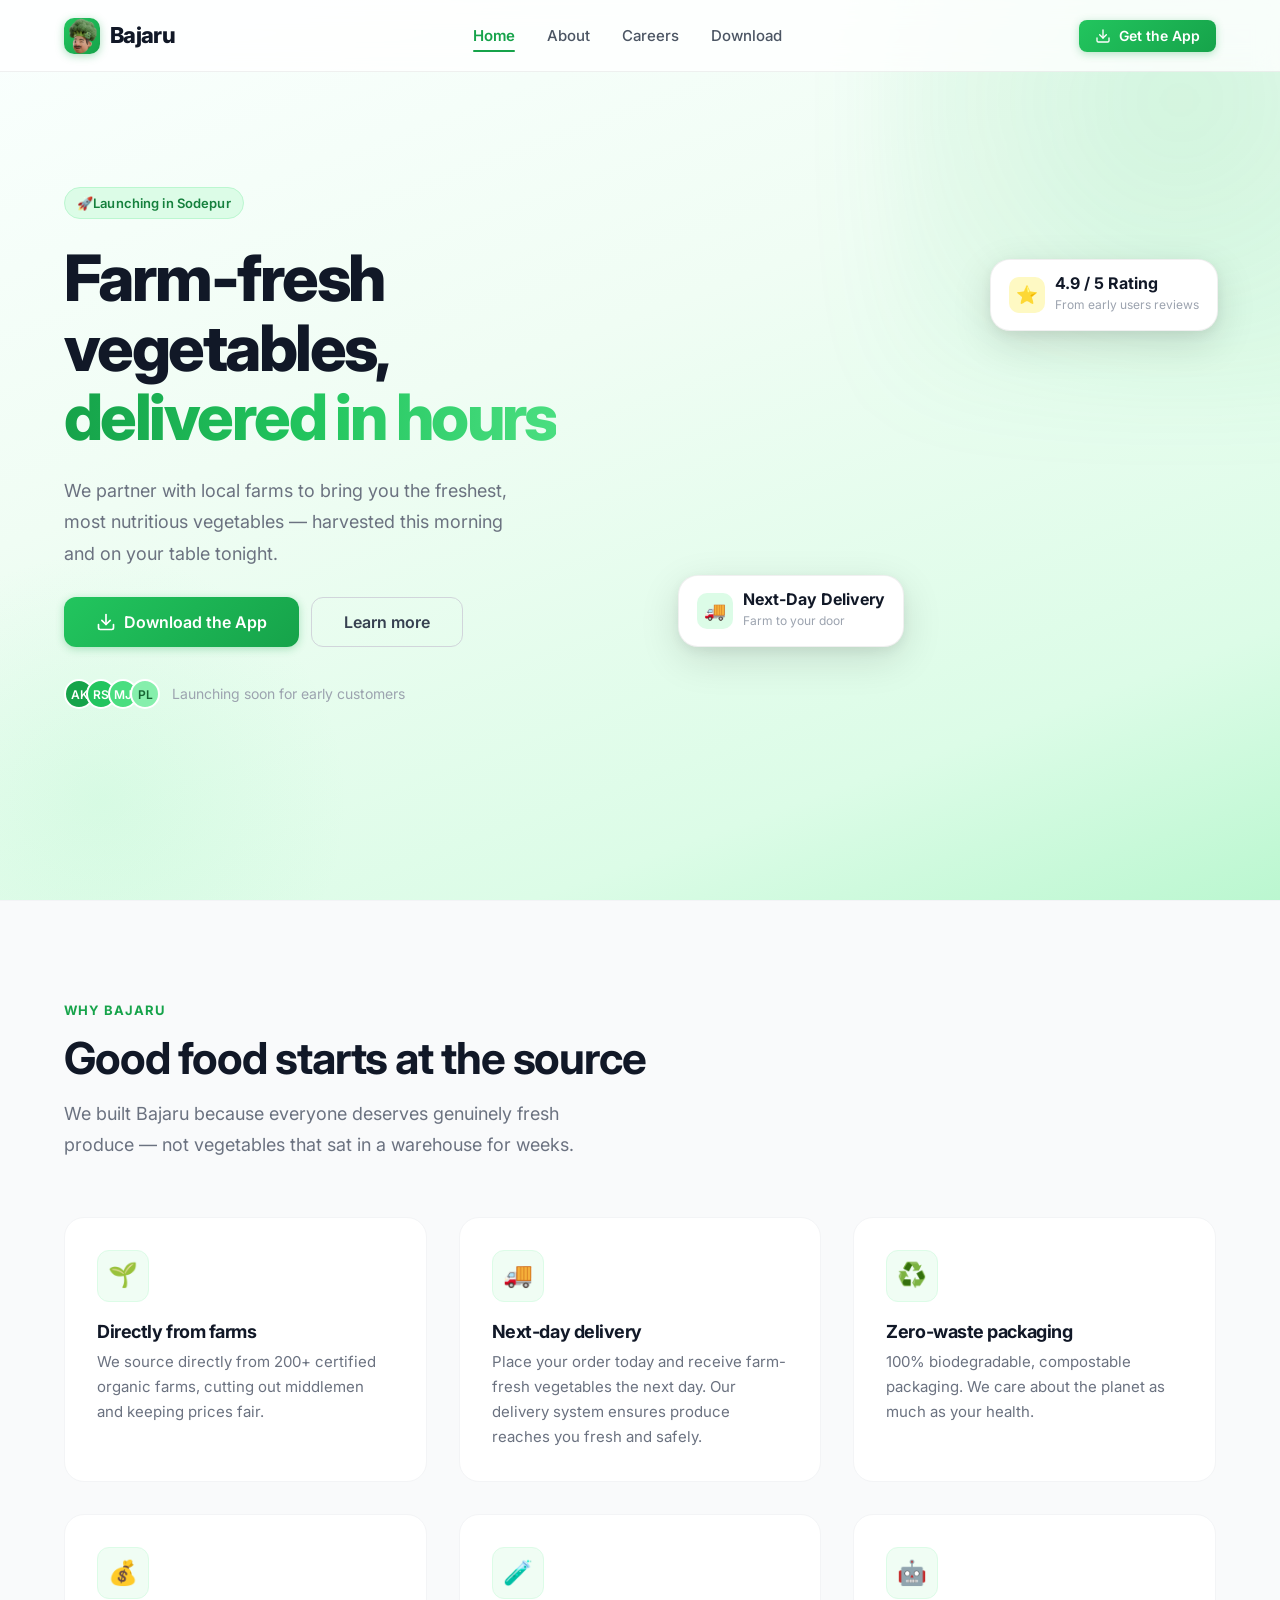
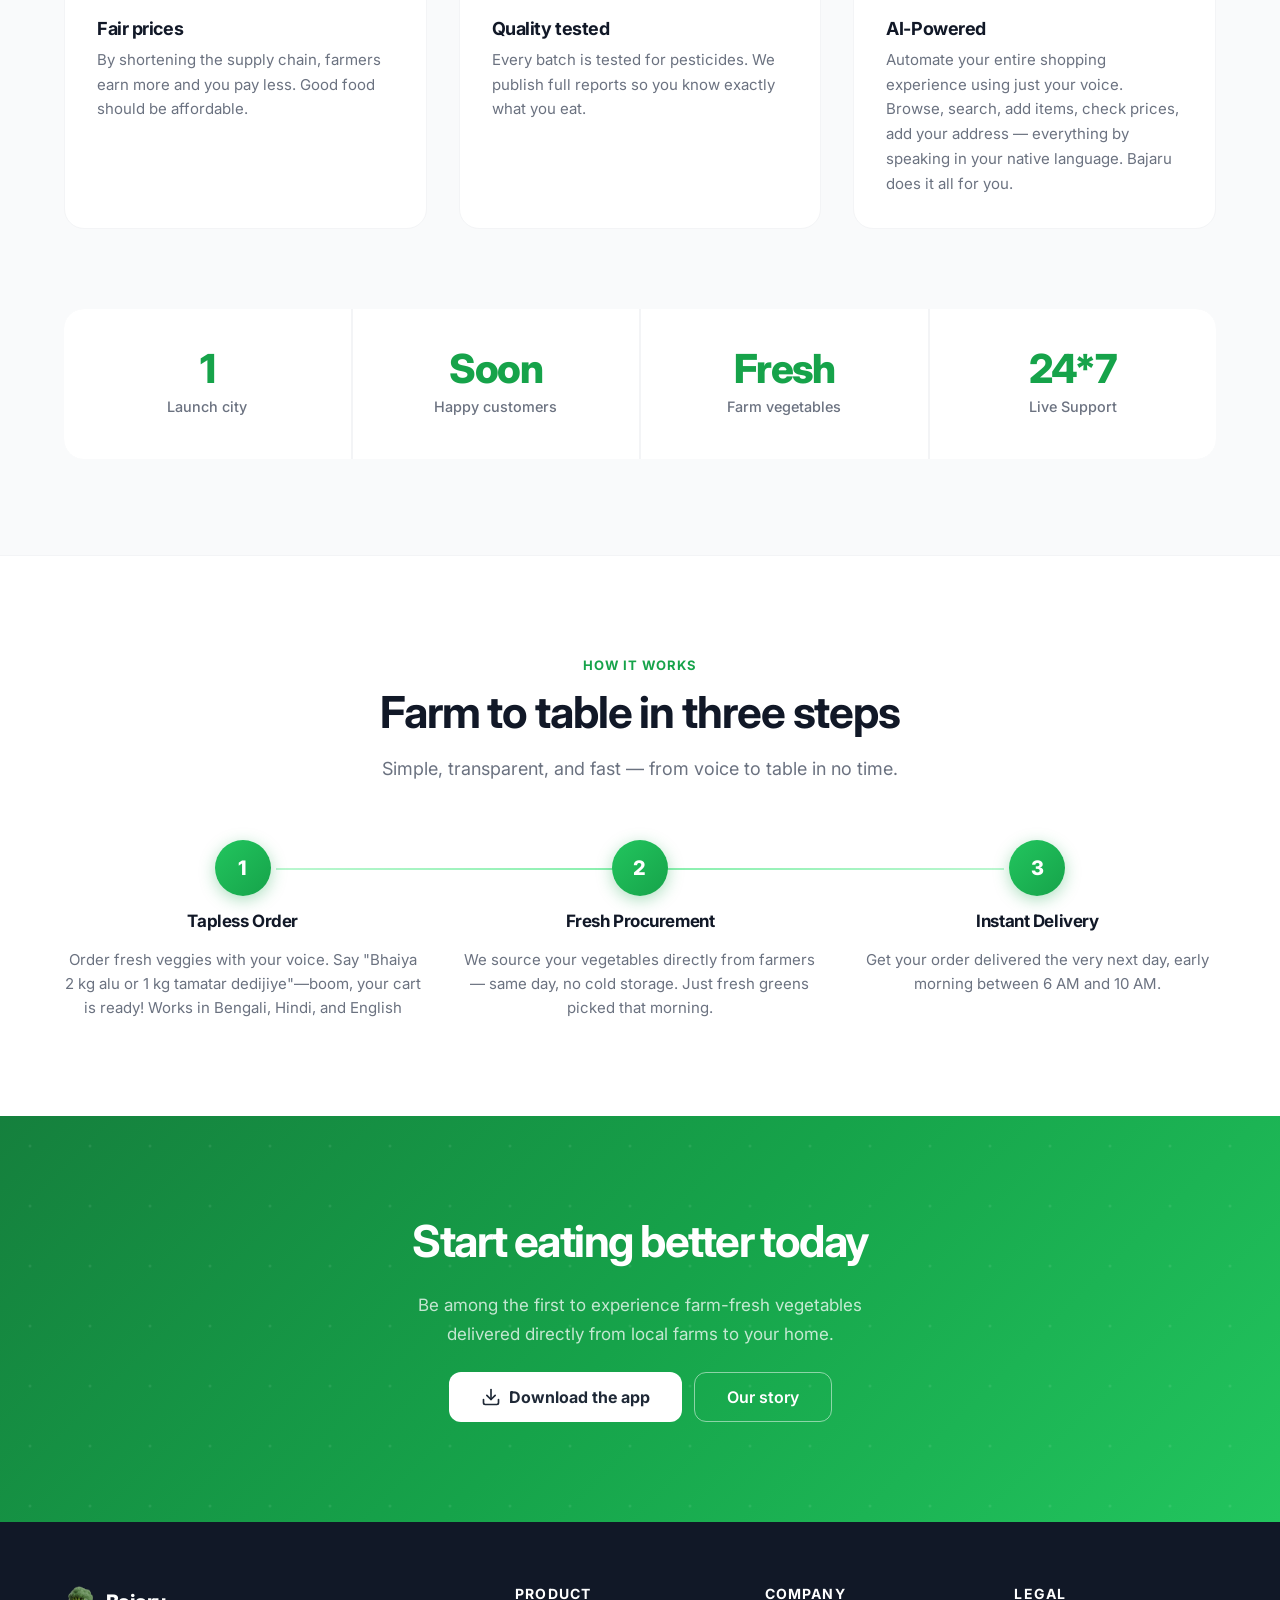
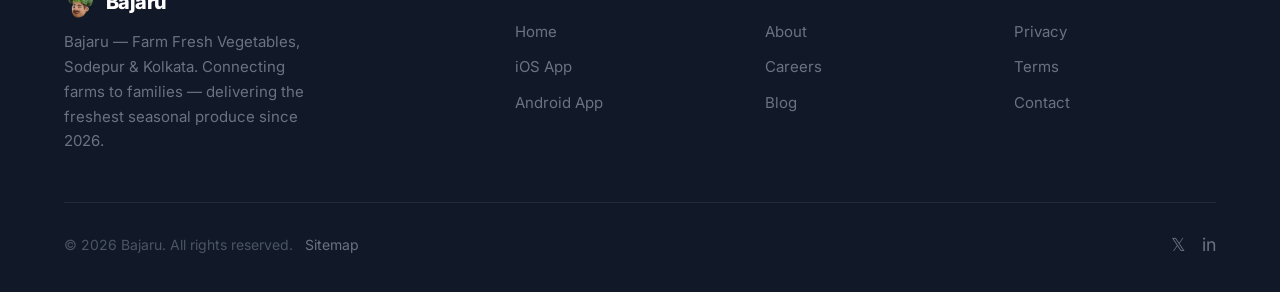
==== commit b9799374: "glowEffectFix" ====
--- a/index.html
+++ b/index.html
@@ -22,7 +22,8 @@
   <meta name="twitter:title" content="Bajaru — Farm Fresh Vegetables, Delivered" />
   <meta name="twitter:description" content="Get the freshest seasonal vegetables delivered from farm to door in 24 hours." />
   <meta name="twitter:image" content="https://bajaru.co.in/images/og-image.png" />
-  <link rel="icon" type="image/x-icon" href="./images/favicon.ico" />
+  <!-- <link rel="icon" type="image/x-icon" href="./images/favicon.ico" /> -->
+  <link rel="icon" href="/favicon.ico">
   <link rel="stylesheet" href="./styles.css" />
   <link rel="stylesheet" href="./css/buttons.css" />
   <script type="application/ld+json">
--- a/styles.css
+++ b/styles.css
@@ -570,7 +570,7 @@
   padding: 100px 24px 80px;
   position: relative;
   z-index: 1;
-  overflow: hidden;
+  overflow: visible;
 }
 
 .hero-text {
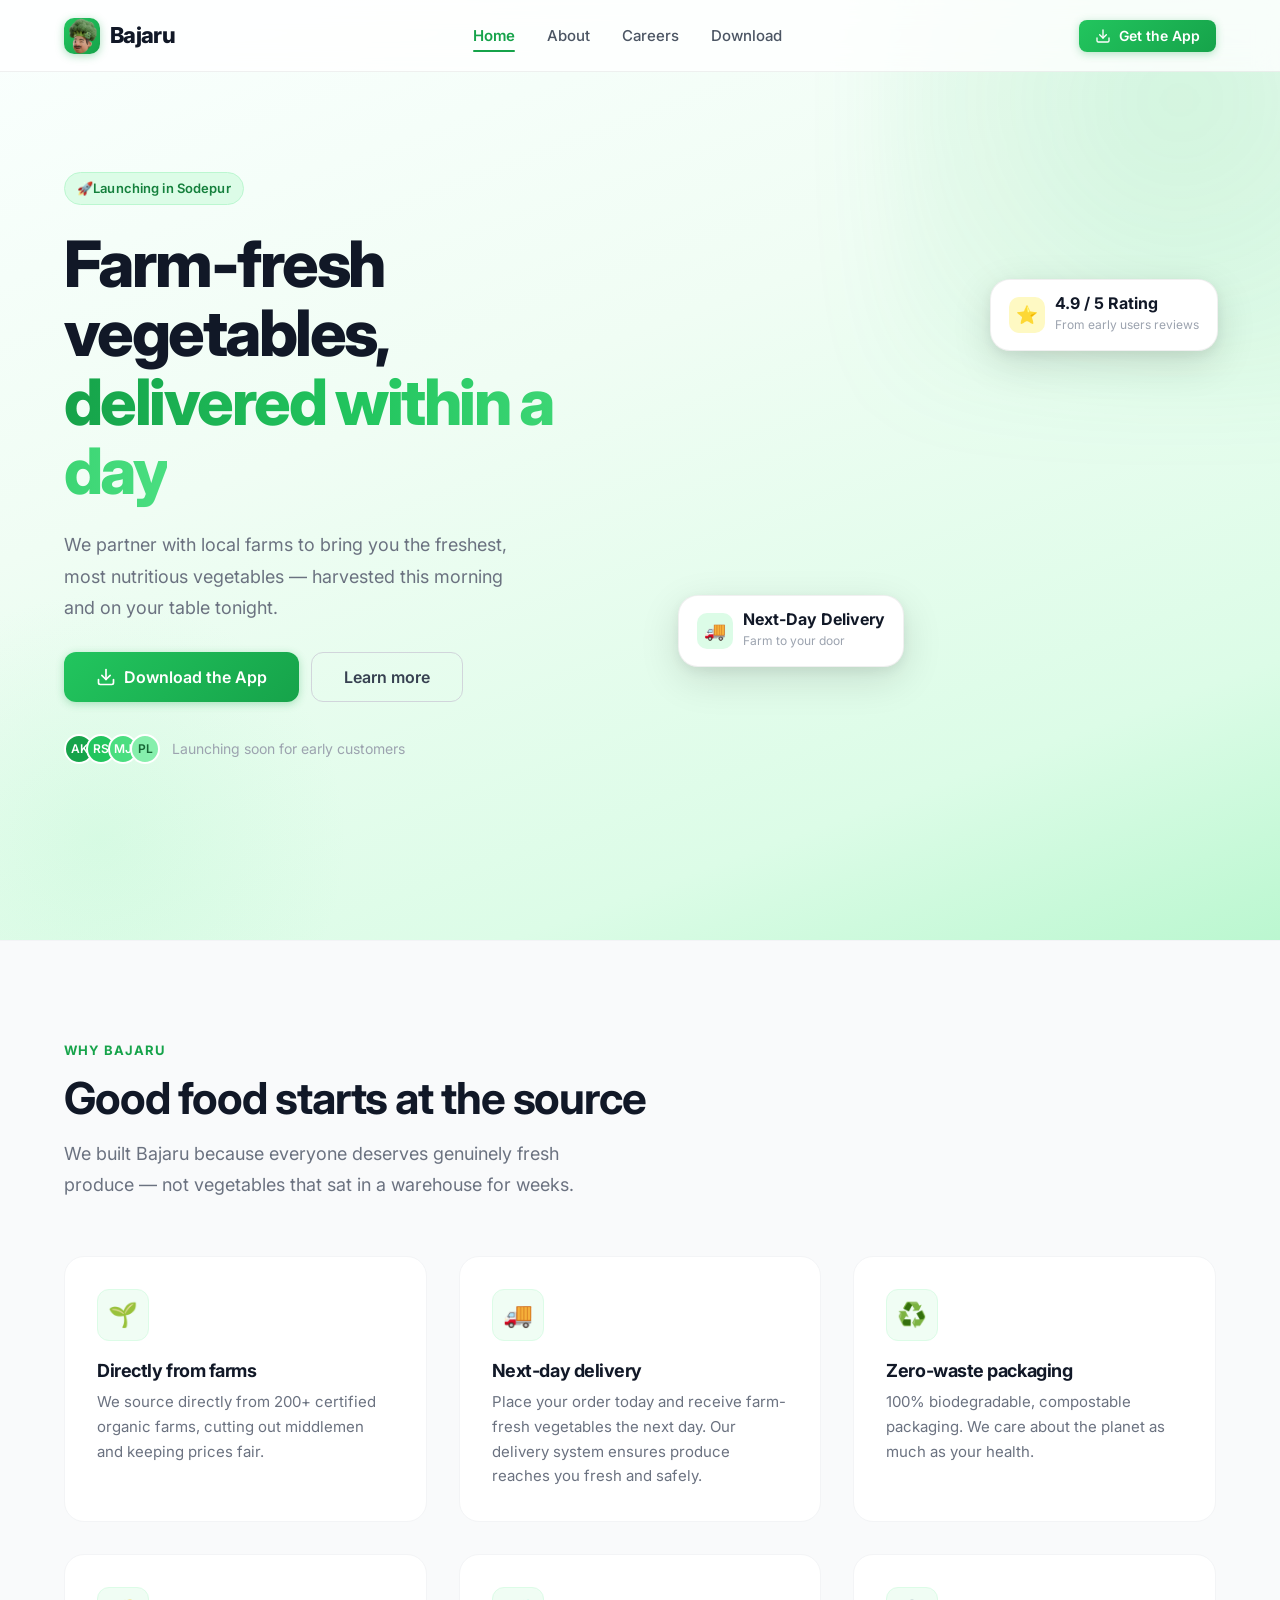
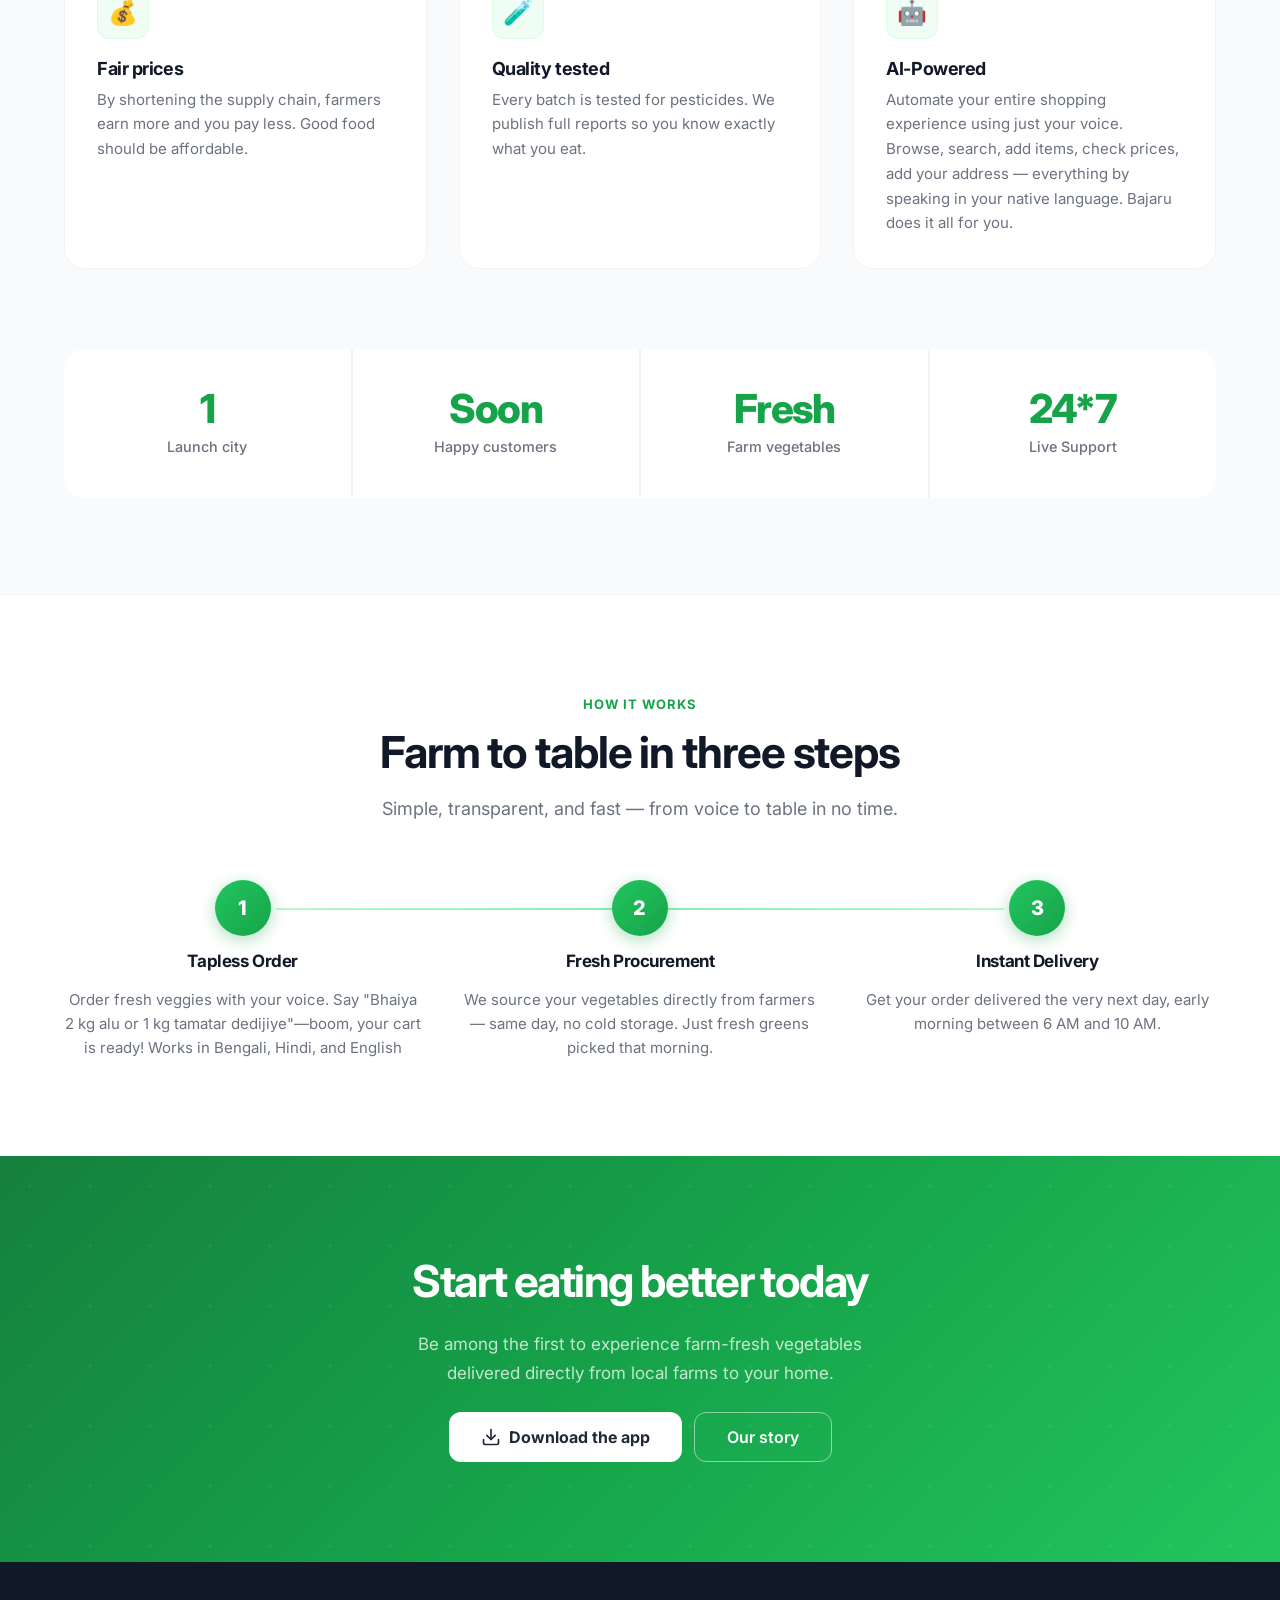
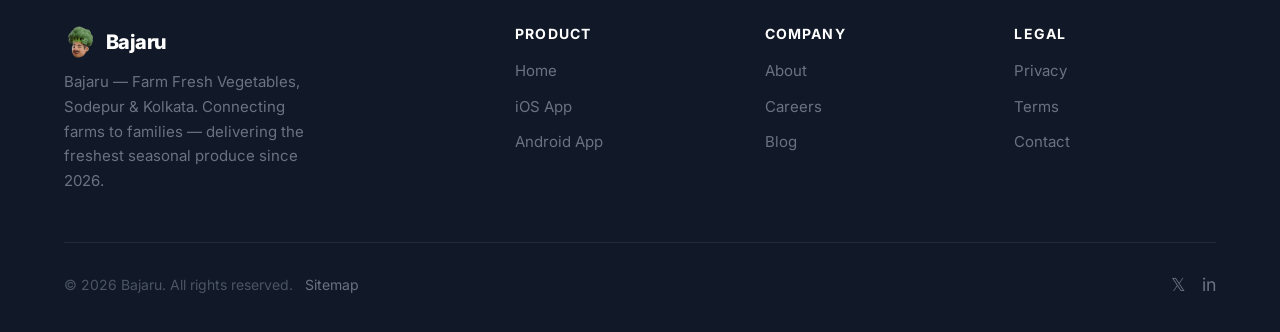
==== commit 6815365a: "policies changed" ====
--- a/index.html
+++ b/index.html
@@ -3,6 +3,7 @@
 <head>
   <meta charset="UTF-8" />
   <meta name="viewport" content="width=device-width, initial-scale=1.0" />
+  <meta name="google-site-verification" content="_7Ru6LFBEPu0awnksv-7zQGtuMNDI5gL8vTEzdVEpsc" />
   <title>Bajaru — Farm Fresh Vegetables, Delivered</title>
   <meta name="description" content="Bajaru connects you directly with local farms. Get the freshest seasonal vegetables delivered to your door within 24 hours of harvest." />
   <meta name="keywords" content="Bajaru, Bajaru app, farm fresh vegetables, vegetable delivery Kolkata, Sodepur vegetables, AI voice order" />
@@ -75,7 +76,7 @@
         </div>
         <h1>
           Farm-fresh vegetables,<br>
-          <span>delivered in hours</span>
+          <span>delivered within a day</span>
         </h1>
         <p class="lead">
           We partner with local farms to bring you the freshest, most nutritious vegetables — harvested this morning and on your table tonight.
--- a/styles.css
+++ b/styles.css
@@ -1080,7 +1080,7 @@
 }
 /* Mission illus-box: allow shadow to show fully (overflow:hidden on base clips it) */
 .mission-section .illus-box {
-  overflow: visible;
+  overflow: hidden;
 }
 
 /* .mission-section::before {
@@ -1973,7 +1973,7 @@
 .illus-box-green{
   background:#8fb8cf;
   border-radius:24px;
-  overflow:visible;
+  overflow:hidden;
   position:relative;
 
   animation: aboutGlow 3s ease-in-out infinite alternate;
@@ -1986,7 +1986,7 @@
   height:100%;
   object-fit:cover;
   display:block;
-  border-radius:18px;
+  border-radius:0;
 }
 
 /* BLUE GLOW */
@@ -2021,7 +2021,7 @@
   height:100%;
   object-fit:cover;
   display:block;
-  border-radius:18px;
+  border-radius:0;
 }
 
 /* GLOW CONTAINER */
@@ -2029,7 +2029,7 @@
 .illus-box-yellow{
   position:relative;
   border-radius:22px;
-  overflow:visible;
+  overflow:hidden;
 
   animation: careersGlow 3s ease-in-out infinite alternate;
 }
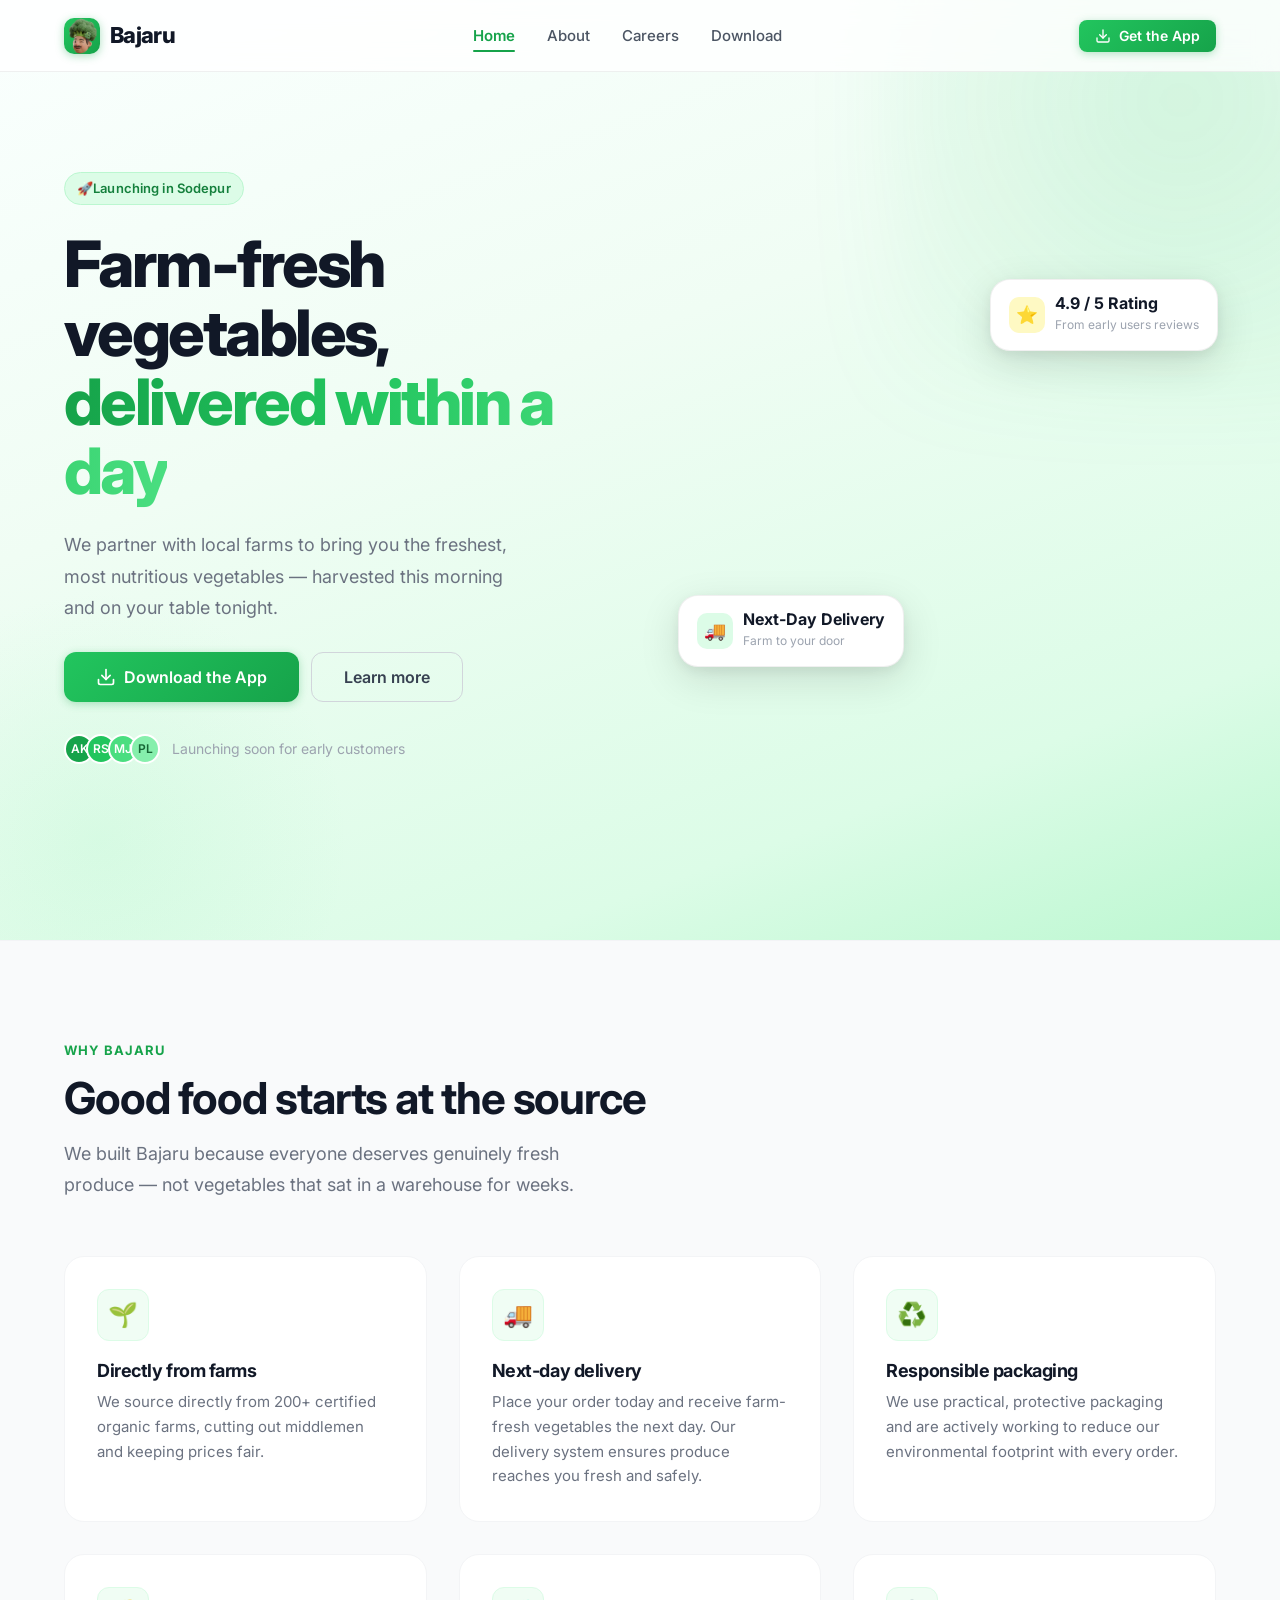
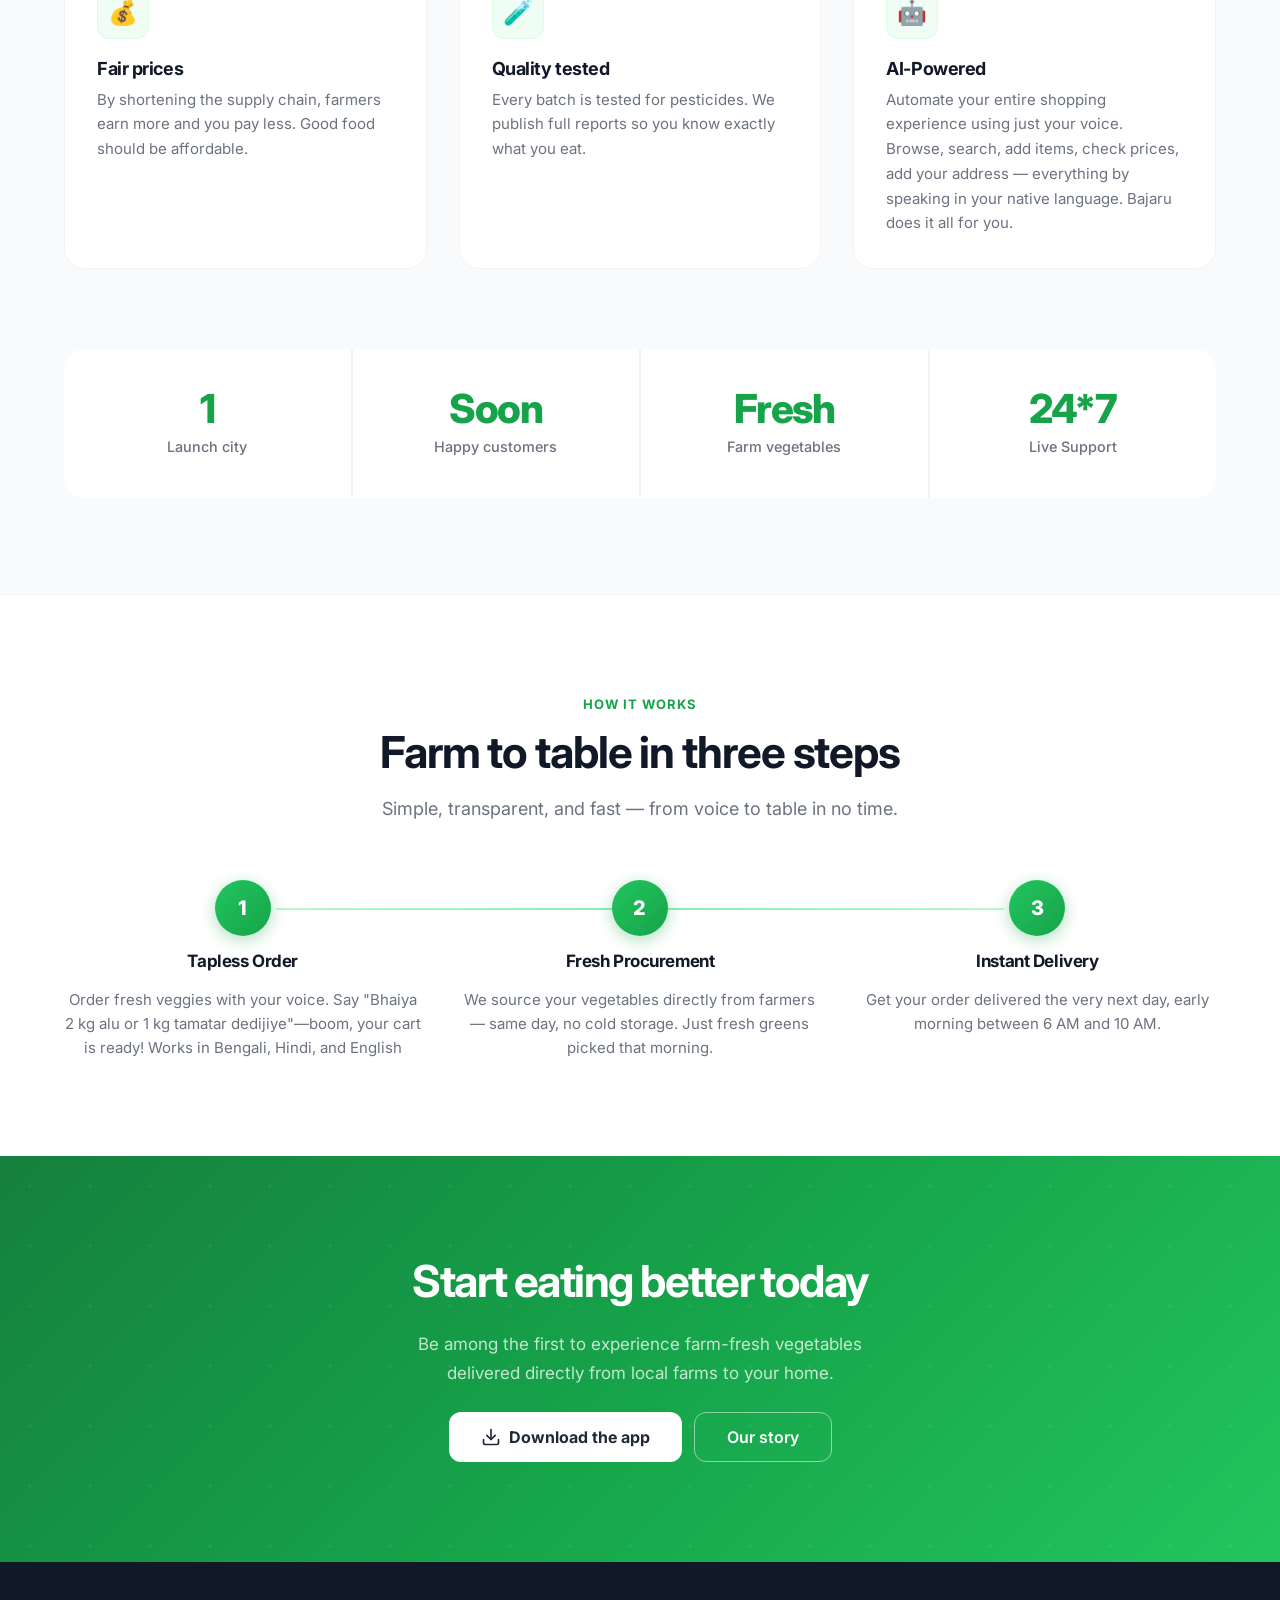
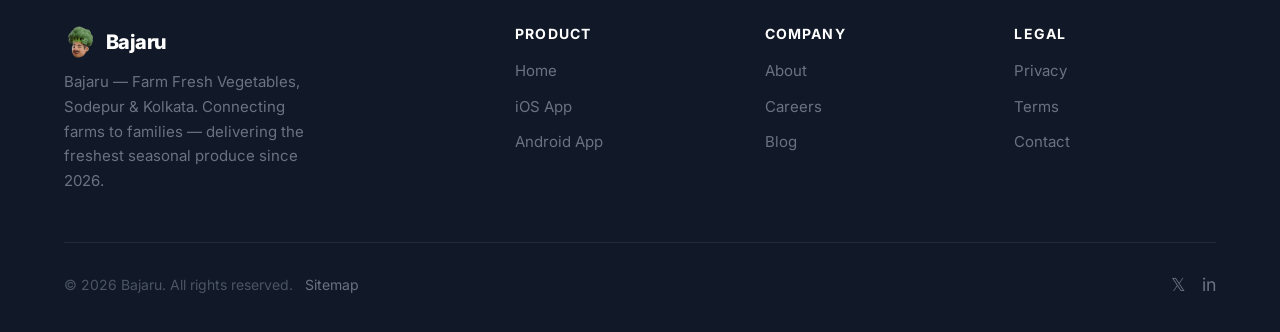
==== commit 754f6188: "Changed packaging from natural" ====
--- a/index.html
+++ b/index.html
@@ -146,8 +146,8 @@
         </div>
         <div class="feature-card reveal reveal-delay-3">
           <div class="feature-icon">♻️</div>
-          <h3>Zero-waste packaging</h3>
-          <p>100% biodegradable, compostable packaging. We care about the planet as much as your health.</p>
+          <h3>Responsible packaging</h3>
+          <p>We use practical, protective packaging and are actively working to reduce our environmental footprint with every order.</p>
         </div>
         <div class="feature-card reveal reveal-delay-1">
           <div class="feature-icon">💰</div>
